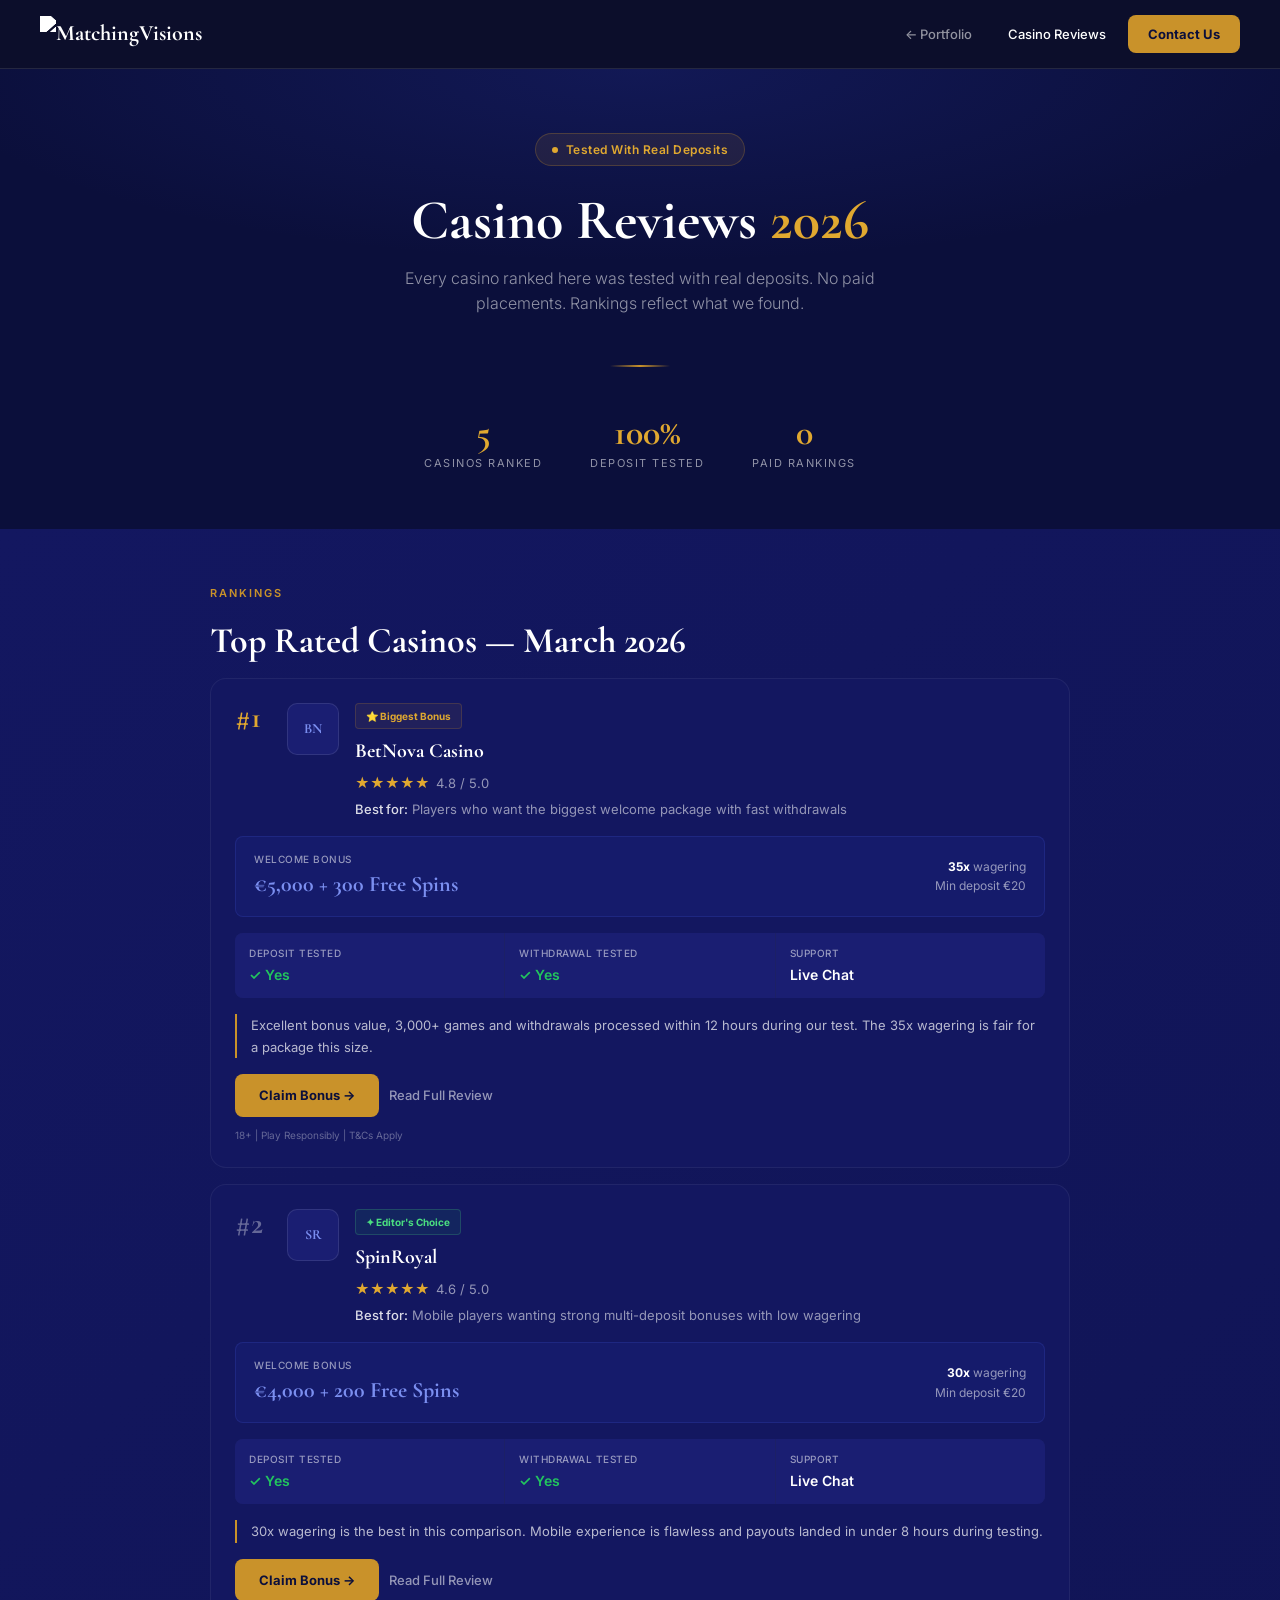
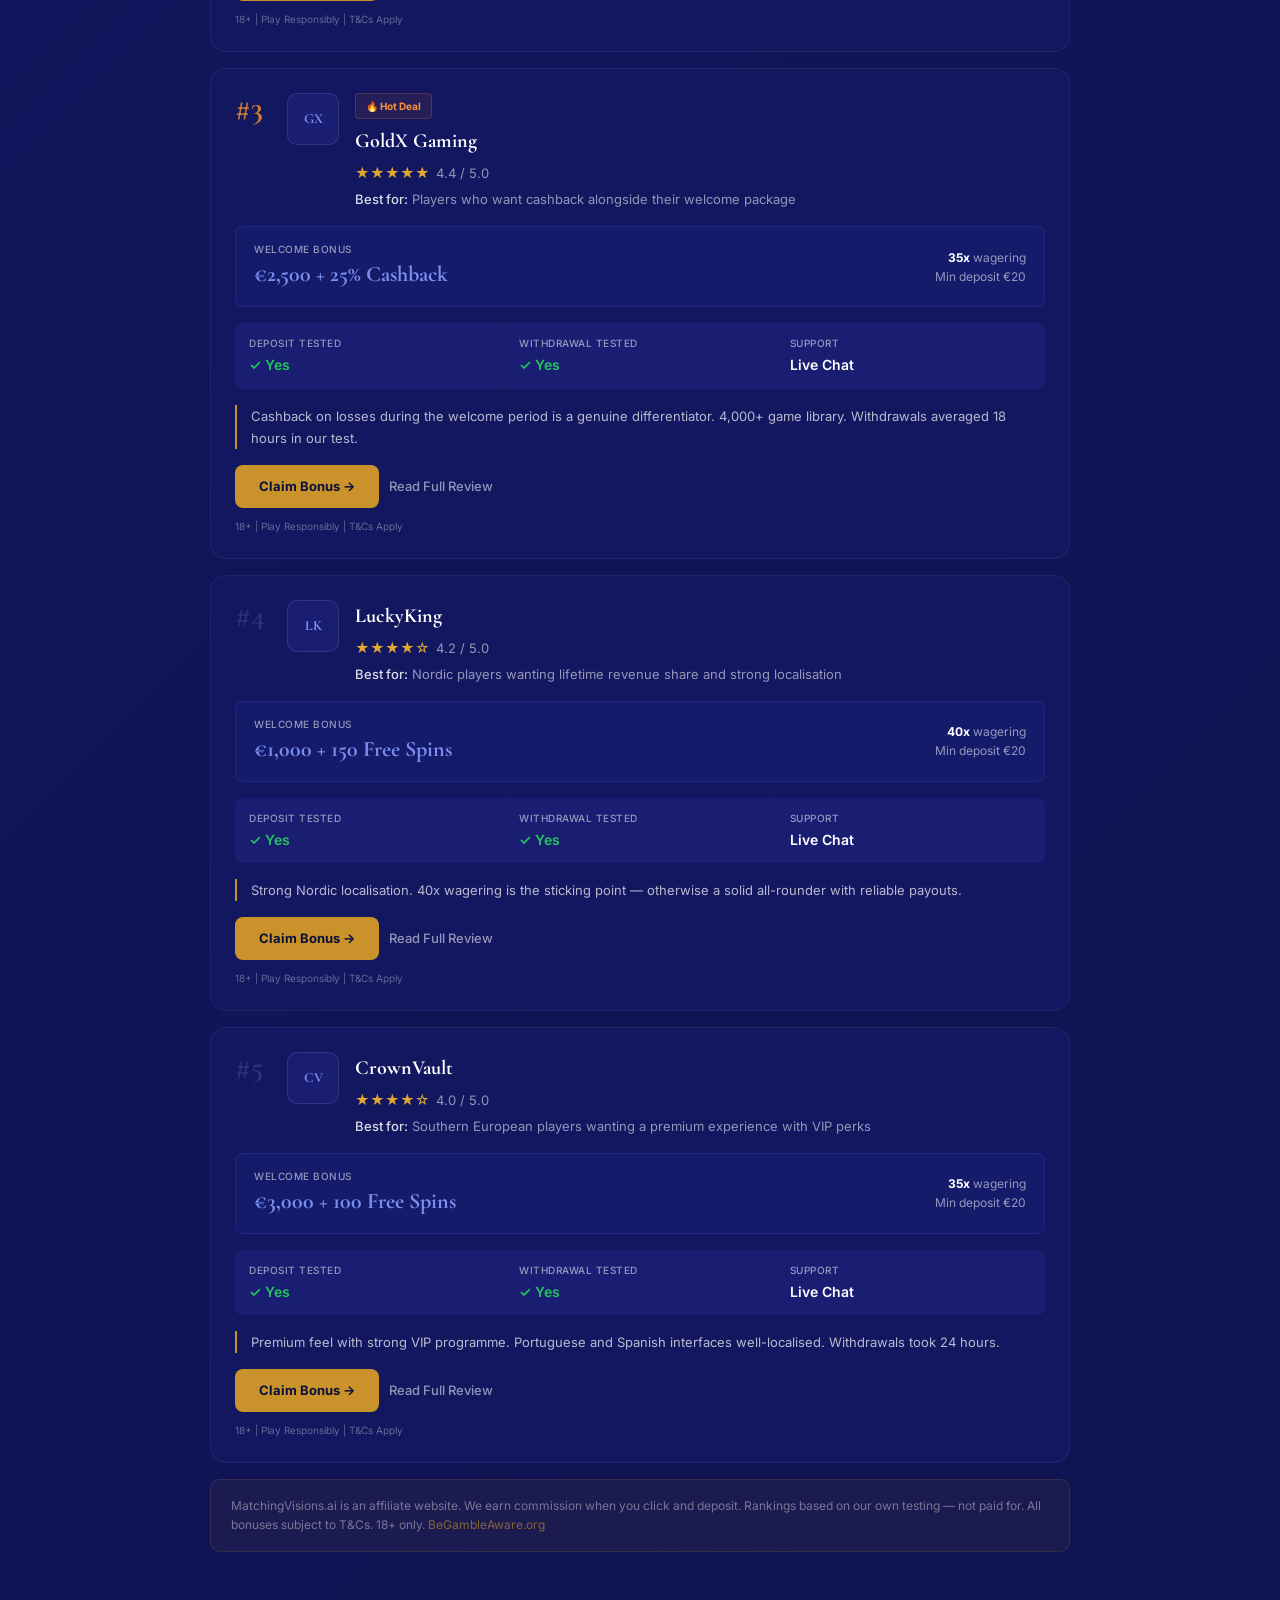
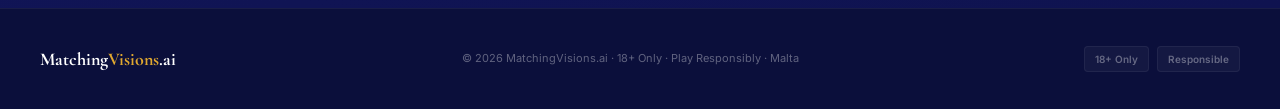
==== casino-reviews.html @ 9b7985f4 "packages section, brighter bg, logo home link, footer cleanup Co-Authored-By: Claude Sonnet 4.6 <nor" ====
<!DOCTYPE html>
<html lang="en">
<head>
<meta charset="UTF-8">
<meta name="viewport" content="width=device-width, initial-scale=1.0">
<title>Casino Reviews 2026 | MatchingVisions.ai</title>
<link rel="stylesheet" href="style.css">
</head>
<body>

<nav>
  <div class="nav-inner">
    <a href="index.html"><div class="nav-logo"><img src="https://matchingvisions.com/new_website/wp-content/uploads/2019/09/logo-header.png" alt="MatchingVisions" style="height:28px;filter:brightness(0) invert(1)"></div></a>
    <div class="nav-links">
      <a href="index.html" class="nav-link">← Portfolio</a>
      <a href="casino-reviews.html" class="nav-link active">Casino Reviews</a>
      <a href="index.html#contact" class="nav-btn">Contact Us</a>
    </div>
  </div>
</nav>

<div class="hero">
  <div class="hero-inner">
    <div class="hero-badge">Tested With Real Deposits</div>
    <h1>Casino Reviews <span>2026</span></h1>
    <p>Every casino ranked here was tested with real deposits. No paid placements. Rankings reflect what we found.</p>
    <div class="hero-divider"></div>
    <div class="stats-row">
      <div class="stat-item"><div class="stat-num">5</div><div class="stat-label">Casinos Ranked</div></div>
      <div class="stat-item"><div class="stat-num">100%</div><div class="stat-label">Deposit Tested</div></div>
      <div class="stat-item"><div class="stat-num">0</div><div class="stat-label">Paid Rankings</div></div>
    </div>
  </div>
</div>

<div class="section">
  <div class="section-inner" style="max-width:860px">
    <p class="section-label">Rankings</p>
    <h2 class="section-title">Top Rated Casinos — March 2026</h2>

    <div class="casino-card">
      <div class="casino-top">
        <div class="casino-rank r1">#1</div>
        <div class="casino-logo-box">BN</div>
        <div class="casino-info">
          <div class="casino-badges"><span class="pill pill-ppc">⭐ Biggest Bonus</span></div>
          <div class="casino-name">BetNova Casino</div>
          <div><span class="casino-stars">★★★★★</span><span class="casino-score">4.8 / 5.0</span></div>
          <div class="casino-best"><strong>Best for:</strong> Players who want the biggest welcome package with fast withdrawals</div>
        </div>
      </div>
      <div class="bonus-box">
        <div><div class="bonus-label">Welcome Bonus</div><div class="bonus-amount">€5,000 + 300 Free Spins</div></div>
        <div class="bonus-wager"><div><strong>35x</strong> wagering</div><div>Min deposit €20</div></div>
      </div>
      <div class="casino-stats-row">
        <div class="stat-cell"><div class="stat-cell-label">Deposit Tested</div><div class="stat-cell-val g">✓ Yes</div></div>
        <div class="stat-cell"><div class="stat-cell-label">Withdrawal Tested</div><div class="stat-cell-val g">✓ Yes</div></div>
        <div class="stat-cell"><div class="stat-cell-label">Support</div><div class="stat-cell-val">Live Chat</div></div>
      </div>
      <div class="casino-verdict">Excellent bonus value, 3,000+ games and withdrawals processed within 12 hours during our test. The 35x wagering is fair for a package this size.</div>
      <div class="casino-cta"><a href="#" class="btn-claim">Claim Bonus →</a><a href="#" class="btn-review">Read Full Review</a><div class="cta-disc">18+ | Play Responsibly | T&Cs Apply</div></div>
    </div>

    <div class="casino-card">
      <div class="casino-top">
        <div class="casino-rank r2">#2</div>
        <div class="casino-logo-box">SR</div>
        <div class="casino-info">
          <div class="casino-badges"><span class="pill pill-seo">✦ Editor's Choice</span></div>
          <div class="casino-name">SpinRoyal</div>
          <div><span class="casino-stars">★★★★★</span><span class="casino-score">4.6 / 5.0</span></div>
          <div class="casino-best"><strong>Best for:</strong> Mobile players wanting strong multi-deposit bonuses with low wagering</div>
        </div>
      </div>
      <div class="bonus-box">
        <div><div class="bonus-label">Welcome Bonus</div><div class="bonus-amount">€4,000 + 200 Free Spins</div></div>
        <div class="bonus-wager"><div><strong>30x</strong> wagering</div><div>Min deposit €20</div></div>
      </div>
      <div class="casino-stats-row">
        <div class="stat-cell"><div class="stat-cell-label">Deposit Tested</div><div class="stat-cell-val g">✓ Yes</div></div>
        <div class="stat-cell"><div class="stat-cell-label">Withdrawal Tested</div><div class="stat-cell-val g">✓ Yes</div></div>
        <div class="stat-cell"><div class="stat-cell-label">Support</div><div class="stat-cell-val">Live Chat</div></div>
      </div>
      <div class="casino-verdict">30x wagering is the best in this comparison. Mobile experience is flawless and payouts landed in under 8 hours during testing.</div>
      <div class="casino-cta"><a href="#" class="btn-claim">Claim Bonus →</a><a href="#" class="btn-review">Read Full Review</a><div class="cta-disc">18+ | Play Responsibly | T&Cs Apply</div></div>
    </div>

    <div class="casino-card">
      <div class="casino-top">
        <div class="casino-rank r3">#3</div>
        <div class="casino-logo-box">GX</div>
        <div class="casino-info">
          <div class="casino-badges"><span class="pill pill-native">🔥 Hot Deal</span></div>
          <div class="casino-name">GoldX Gaming</div>
          <div><span class="casino-stars">★★★★★</span><span class="casino-score">4.4 / 5.0</span></div>
          <div class="casino-best"><strong>Best for:</strong> Players who want cashback alongside their welcome package</div>
        </div>
      </div>
      <div class="bonus-box">
        <div><div class="bonus-label">Welcome Bonus</div><div class="bonus-amount">€2,500 + 25% Cashback</div></div>
        <div class="bonus-wager"><div><strong>35x</strong> wagering</div><div>Min deposit €20</div></div>
      </div>
      <div class="casino-stats-row">
        <div class="stat-cell"><div class="stat-cell-label">Deposit Tested</div><div class="stat-cell-val g">✓ Yes</div></div>
        <div class="stat-cell"><div class="stat-cell-label">Withdrawal Tested</div><div class="stat-cell-val g">✓ Yes</div></div>
        <div class="stat-cell"><div class="stat-cell-label">Support</div><div class="stat-cell-val">Live Chat</div></div>
      </div>
      <div class="casino-verdict">Cashback on losses during the welcome period is a genuine differentiator. 4,000+ game library. Withdrawals averaged 18 hours in our test.</div>
      <div class="casino-cta"><a href="#" class="btn-claim">Claim Bonus →</a><a href="#" class="btn-review">Read Full Review</a><div class="cta-disc">18+ | Play Responsibly | T&Cs Apply</div></div>
    </div>

    <div class="casino-card">
      <div class="casino-top">
        <div class="casino-rank">#4</div>
        <div class="casino-logo-box">LK</div>
        <div class="casino-info">
          <div class="casino-name">LuckyKing</div>
          <div><span class="casino-stars">★★★★☆</span><span class="casino-score">4.2 / 5.0</span></div>
          <div class="casino-best"><strong>Best for:</strong> Nordic players wanting lifetime revenue share and strong localisation</div>
        </div>
      </div>
      <div class="bonus-box">
        <div><div class="bonus-label">Welcome Bonus</div><div class="bonus-amount">€1,000 + 150 Free Spins</div></div>
        <div class="bonus-wager"><div><strong>40x</strong> wagering</div><div>Min deposit €20</div></div>
      </div>
      <div class="casino-stats-row">
        <div class="stat-cell"><div class="stat-cell-label">Deposit Tested</div><div class="stat-cell-val g">✓ Yes</div></div>
        <div class="stat-cell"><div class="stat-cell-label">Withdrawal Tested</div><div class="stat-cell-val g">✓ Yes</div></div>
        <div class="stat-cell"><div class="stat-cell-label">Support</div><div class="stat-cell-val">Live Chat</div></div>
      </div>
      <div class="casino-verdict">Strong Nordic localisation. 40x wagering is the sticking point — otherwise a solid all-rounder with reliable payouts.</div>
      <div class="casino-cta"><a href="#" class="btn-claim">Claim Bonus →</a><a href="#" class="btn-review">Read Full Review</a><div class="cta-disc">18+ | Play Responsibly | T&Cs Apply</div></div>
    </div>

    <div class="casino-card">
      <div class="casino-top">
        <div class="casino-rank">#5</div>
        <div class="casino-logo-box">CV</div>
        <div class="casino-info">
          <div class="casino-name">CrownVault</div>
          <div><span class="casino-stars">★★★★☆</span><span class="casino-score">4.0 / 5.0</span></div>
          <div class="casino-best"><strong>Best for:</strong> Southern European players wanting a premium experience with VIP perks</div>
        </div>
      </div>
      <div class="bonus-box">
        <div><div class="bonus-label">Welcome Bonus</div><div class="bonus-amount">€3,000 + 100 Free Spins</div></div>
        <div class="bonus-wager"><div><strong>35x</strong> wagering</div><div>Min deposit €20</div></div>
      </div>
      <div class="casino-stats-row">
        <div class="stat-cell"><div class="stat-cell-label">Deposit Tested</div><div class="stat-cell-val g">✓ Yes</div></div>
        <div class="stat-cell"><div class="stat-cell-label">Withdrawal Tested</div><div class="stat-cell-val g">✓ Yes</div></div>
        <div class="stat-cell"><div class="stat-cell-label">Support</div><div class="stat-cell-val">Live Chat</div></div>
      </div>
      <div class="casino-verdict">Premium feel with strong VIP programme. Portuguese and Spanish interfaces well-localised. Withdrawals took 24 hours.</div>
      <div class="casino-cta"><a href="#" class="btn-claim">Claim Bonus →</a><a href="#" class="btn-review">Read Full Review</a><div class="cta-disc">18+ | Play Responsibly | T&Cs Apply</div></div>
    </div>

    <div style="background:rgba(201,146,42,0.06);border:1px solid rgba(201,146,42,0.15);border-radius:var(--radius);padding:16px 20px;margin-top:12px;font-size:12px;color:rgba(255,255,255,0.4);line-height:1.6">
      MatchingVisions.ai is an affiliate website. We earn commission when you click and deposit. Rankings based on our own testing — not paid for. All bonuses subject to T&Cs. 18+ only. <a href="https://www.begambleaware.org" style="color:rgba(201,146,42,0.6)">BeGambleAware.org</a>
    </div>
  </div>
</div>

<footer>
  <div class="footer-inner">
    <div class="footer-bottom" style="border-top:none;padding-top:0">
      <div class="footer-logo-txt">Matching<span>Visions</span>.ai</div>
      <div class="footer-disclaimer">© 2026 MatchingVisions.ai · 18+ Only · Play Responsibly · Malta</div>
      <div class="footer-badges"><span class="footer-badge">18+ Only</span><span class="footer-badge">Responsible</span></div>
    </div>
  </div>
</footer>

</body>
</html>
---- style.css ----
@import url('https://fonts.googleapis.com/css2?family=Inter:wght@300;400;500;600;700&family=Cormorant+Garamond:wght@600;700&display=swap');
*,*::before,*::after{box-sizing:border-box;margin:0;padding:0}
:root{
  --indigo-950:#0B0F3B;--indigo-900:#131760;--indigo-800:#1A1E72;--indigo-700:#1E2370;
  --indigo-600:#2530A0;--indigo-500:#2E3FBF;--indigo-400:#4B5FE0;--indigo-300:#7B8FF0;
  --gold:#C9922A;--gold-2:#E0A830;
  --white:#FFFFFF;
  --border:rgba(255,255,255,0.1);--border-dark:rgba(255,255,255,0.06);
  --muted:rgba(255,255,255,0.55);--muted-2:rgba(255,255,255,0.35);
  --green:#22C55E;
  --radius:10px;--radius-lg:16px;
  --shadow:0 2px 8px rgba(0,0,0,0.3);--shadow-lg:0 8px 32px rgba(0,0,0,0.4);
}
html{scroll-behavior:smooth}
body{font-family:'Inter',sans-serif;background:var(--indigo-950);color:var(--white);font-size:15px;line-height:1.6;-webkit-font-smoothing:antialiased;min-height:100vh}
a{color:inherit;text-decoration:none}

/* NAV */
nav{background:rgba(13,15,43,0.97);backdrop-filter:blur(16px);border-bottom:1px solid var(--border);position:sticky;top:0;z-index:200;padding:0 40px}
.nav-inner{max-width:1200px;margin:0 auto;height:68px;display:flex;align-items:center;justify-content:space-between}
.nav-logo{font-family:'Cormorant Garamond',serif;font-size:22px;font-weight:700;color:white}
.nav-logo span{color:var(--gold-2)}
.nav-links{display:flex;gap:8px;align-items:center}
.nav-link{font-size:13px;font-weight:500;color:var(--muted);padding:8px 14px;border-radius:8px;transition:all 0.2s}
.nav-link:hover{color:var(--white);background:rgba(255,255,255,0.06)}
.nav-link.active{color:var(--white)}
.nav-btn{background:var(--gold);color:var(--indigo-950);font-size:13px;font-weight:700;padding:9px 20px;border-radius:8px;transition:background 0.2s}
.nav-btn:hover{background:var(--gold-2)}

/* HERO */
.hero{padding:64px 40px 56px;position:relative;overflow:hidden}
.hero::before{content:'';position:absolute;inset:0;background:radial-gradient(ellipse 80% 60% at 50% 0%,rgba(46,63,191,0.2) 0%,transparent 70%);pointer-events:none}
.hero-inner{max-width:1200px;margin:0 auto;position:relative;text-align:center}
.hero-badge{display:inline-flex;align-items:center;gap:8px;background:rgba(201,146,42,0.1);border:1px solid rgba(201,146,42,0.25);color:var(--gold-2);font-size:12px;font-weight:600;letter-spacing:0.5px;padding:6px 16px;border-radius:20px;margin-bottom:24px}
.hero-badge::before{content:'';width:6px;height:6px;background:var(--gold-2);border-radius:50%;animation:pulse 2s infinite}
@keyframes pulse{0%,100%{opacity:1}50%{opacity:0.3}}
.hero h1{font-family:'Cormorant Garamond',serif;font-size:clamp(32px,5vw,56px);font-weight:700;color:var(--white);line-height:1.1;margin-bottom:14px}
.hero h1 span{color:var(--gold-2)}
.hero p{font-size:16px;color:var(--muted);font-weight:300;max-width:560px;margin:0 auto 48px}
.hero-divider{width:60px;height:2px;background:linear-gradient(90deg,transparent,var(--gold),transparent);margin:0 auto 48px}
.stats-row{display:flex;justify-content:center;gap:48px;flex-wrap:wrap}
.stat-num{font-family:'Cormorant Garamond',serif;font-size:36px;font-weight:700;color:var(--gold-2);line-height:1}
.stat-label{font-size:11px;color:var(--muted);text-transform:uppercase;letter-spacing:1.5px;margin-top:4px}

/* SECTIONS */
.section{padding:56px 40px;background:linear-gradient(135deg,#131760 0%,#0F1350 100%)}
.section-inner{max-width:1200px;margin:0 auto}
.section-label{font-size:11px;font-weight:600;text-transform:uppercase;letter-spacing:2px;color:var(--gold);margin-bottom:10px}
.section-title{font-family:'Cormorant Garamond',serif;font-size:clamp(24px,3vw,36px);font-weight:700;color:var(--white);margin-bottom:8px}
.section-sub{font-size:14px;color:var(--muted);font-weight:300;margin-bottom:36px}

/* TEAM GRID */
.team-grid{display:grid;grid-template-columns:repeat(4,1fr);gap:24px}
.team-card{background:var(--indigo-900);border:1px solid var(--border);border-radius:var(--radius-lg);padding:32px 24px;text-align:center;cursor:pointer;transition:all 0.25s;position:relative;overflow:hidden;display:block}
.team-card:hover{border-color:rgba(201,146,42,0.4);transform:translateY(-4px);box-shadow:0 12px 40px rgba(0,0,0,0.4)}
.team-photo{width:100px;height:100px;border-radius:50%;object-fit:cover;border:2px solid rgba(201,146,42,0.35);margin:0 auto 18px;display:block;background:var(--indigo-800)}
.team-name{font-family:'Cormorant Garamond',serif;font-size:20px;font-weight:700;color:var(--white);margin-bottom:4px}
.team-role{font-size:11px;color:var(--gold);font-weight:600;text-transform:uppercase;letter-spacing:0.5px;margin-bottom:12px}
.team-email{font-size:12px;color:var(--muted);margin-bottom:18px}
.team-markets{display:flex;flex-wrap:wrap;gap:5px;justify-content:center;margin-bottom:18px}
.market-tag{font-size:10px;font-weight:600;background:rgba(46,63,191,0.2);border:1px solid rgba(75,95,224,0.25);color:var(--indigo-300);padding:3px 8px;border-radius:4px}
.team-cta{display:inline-flex;align-items:center;gap:6px;background:var(--gold);color:var(--indigo-950);font-size:12px;font-weight:700;padding:9px 18px;border-radius:8px}

/* WHY */
.why-grid{display:grid;grid-template-columns:repeat(4,1fr);gap:20px}
.why-card{background:var(--indigo-900);border:1px solid var(--border);border-radius:var(--radius);padding:24px}
.why-card:hover{border-color:rgba(201,146,42,0.25)}
.why-icon{font-size:24px;margin-bottom:12px}
.why-title{font-weight:600;font-size:15px;color:var(--white);margin-bottom:6px}
.why-text{font-size:13px;color:var(--muted);line-height:1.6}

/* BRANDS */
.brands-strip{display:flex;flex-wrap:wrap;gap:10px;margin-top:24px}
.brand-pill{background:var(--indigo-900);border:1px solid var(--border);border-radius:8px;padding:9px 18px;font-size:13px;font-weight:500;color:rgba(255,255,255,0.7);transition:all 0.2s}
.brand-pill:hover{border-color:rgba(201,146,42,0.35);color:var(--white)}

/* TESTIMONIALS */
.test-grid{display:grid;grid-template-columns:repeat(3,1fr);gap:20px}
.test-card{background:var(--indigo-900);border:1px solid var(--border);border-radius:var(--radius);padding:24px}
.test-text{font-size:13px;color:rgba(255,255,255,0.75);line-height:1.7;font-style:italic;margin-bottom:14px;border-left:2px solid var(--gold);padding-left:14px}
.test-brand{font-size:12px;font-weight:700;color:var(--gold)}

/* BUTTONS */
.btn-gold{background:var(--gold);color:var(--indigo-950);font-size:13px;font-weight:700;padding:11px 24px;border-radius:8px;transition:background 0.2s;display:inline-block;border:none;cursor:pointer;font-family:'Inter',sans-serif}
.btn-gold:hover{background:var(--gold-2)}
.btn-outline{background:transparent;color:rgba(255,255,255,0.8);border:1px solid var(--border);font-size:13px;font-weight:500;padding:11px 22px;border-radius:8px;transition:all 0.2s;display:inline-block}
.btn-outline:hover{border-color:rgba(201,146,42,0.5);color:var(--white)}

/* FOOTER */
footer{background:var(--indigo-950);border-top:1px solid var(--border-dark);padding:36px 40px}
.footer-inner{max-width:1200px;margin:0 auto}
.footer-top{display:flex;justify-content:space-between;align-items:flex-start;gap:32px;flex-wrap:wrap;margin-bottom:24px;padding-bottom:24px;border-bottom:1px solid var(--border-dark)}
.footer-logo-txt{font-family:'Cormorant Garamond',serif;font-size:18px;font-weight:700;color:white}
.footer-logo-txt span{color:var(--gold-2)}
.footer-tagline{font-size:12px;color:var(--muted-2);margin-top:8px}
.footer-col h4{font-size:10px;font-weight:600;text-transform:uppercase;letter-spacing:1.5px;color:var(--muted-2);margin-bottom:12px}
.footer-col a{display:block;font-size:13px;color:var(--muted);margin-bottom:8px;transition:color 0.2s}
.footer-col a:hover{color:var(--white)}
.footer-bottom{display:flex;justify-content:space-between;align-items:center;flex-wrap:wrap;gap:12px}
.footer-disclaimer{font-size:11px;color:var(--muted-2);max-width:700px;line-height:1.6}
.footer-badges{display:flex;gap:8px}
.footer-badge{font-size:10px;font-weight:600;background:rgba(255,255,255,0.04);border:1px solid var(--border-dark);color:var(--muted-2);padding:4px 10px;border-radius:4px}

/* PASSWORD */
.pw-overlay{position:fixed;inset:0;background:linear-gradient(135deg,var(--indigo-950) 0%,var(--indigo-900) 100%);z-index:9999;display:flex;align-items:center;justify-content:center;padding:24px}
.pw-overlay.hidden{display:none}
.pw-box{background:var(--indigo-800);border:1px solid var(--border);border-radius:var(--radius-lg);padding:48px 40px;max-width:420px;width:100%;text-align:center;box-shadow:var(--shadow-lg)}
.pw-title{font-family:'Cormorant Garamond',serif;font-size:24px;font-weight:700;color:var(--white);margin-bottom:6px}
.pw-sub{font-size:13px;color:var(--muted);margin-bottom:28px}
.pw-label{font-size:11px;font-weight:600;text-transform:uppercase;letter-spacing:1px;color:var(--muted);margin-bottom:8px;text-align:left}
.pw-input{width:100%;background:var(--indigo-900);border:1px solid var(--border);border-radius:8px;padding:13px 16px;font-size:15px;font-family:'Inter',sans-serif;color:var(--white);outline:none;transition:border-color 0.2s;margin-bottom:14px}
.pw-input::placeholder{color:var(--muted-2)}
.pw-input:focus{border-color:rgba(201,146,42,0.5)}
.pw-btn{width:100%;background:var(--gold);color:var(--indigo-950);border:none;font-family:'Inter',sans-serif;font-size:14px;font-weight:700;padding:13px;border-radius:8px;cursor:pointer;transition:background 0.2s;margin-bottom:12px}
.pw-btn:hover{background:var(--gold-2)}
.pw-error{font-size:13px;color:#FF6B6B;display:none;margin-bottom:10px}
.pw-hint{font-size:11px;color:var(--muted-2)}
.pw-hint a{color:var(--gold)}

/* MODAL */
.modal-overlay{position:fixed;inset:0;background:rgba(5,5,20,0.88);backdrop-filter:blur(8px);z-index:500;display:flex;align-items:center;justify-content:center;padding:24px;opacity:0;pointer-events:none;transition:opacity 0.3s}
.modal-overlay.open{opacity:1;pointer-events:all}
.modal{background:var(--indigo-800);border:1px solid var(--border);border-radius:var(--radius-lg);padding:36px;max-width:600px;width:100%;max-height:90vh;overflow-y:auto;box-shadow:var(--shadow-lg);transform:translateY(16px);transition:transform 0.3s;position:relative}
.modal-overlay.open .modal{transform:translateY(0)}
.modal-close{position:absolute;top:16px;right:16px;background:rgba(255,255,255,0.06);border:1px solid var(--border);border-radius:50%;width:32px;height:32px;display:flex;align-items:center;justify-content:center;cursor:pointer;font-size:14px;color:var(--muted)}
.modal-close:hover{background:rgba(255,255,255,0.1);color:var(--white)}
.modal-site{font-size:11px;color:var(--gold);text-transform:uppercase;letter-spacing:1px;margin-bottom:6px}
.modal-title{font-family:'Cormorant Garamond',serif;font-size:22px;font-weight:700;color:var(--white);margin-bottom:20px}
.modal-grid{display:grid;grid-template-columns:1fr 1fr;gap:12px;margin-bottom:20px}
.modal-box{background:var(--indigo-900);border:1px solid var(--border-dark);border-radius:8px;padding:14px 16px}
.modal-box-label{font-size:10px;font-weight:600;text-transform:uppercase;letter-spacing:0.5px;color:var(--muted);margin-bottom:4px}
.modal-box-val{font-size:14px;font-weight:600;color:var(--white)}
.modal-conditions{background:var(--indigo-900);border:1px solid var(--border-dark);border-radius:8px;padding:16px;margin-bottom:16px}
.modal-conditions h4{font-size:10px;font-weight:600;text-transform:uppercase;letter-spacing:0.5px;color:var(--muted);margin-bottom:10px}
.modal-conditions p{font-size:13px;color:rgba(255,255,255,0.75);line-height:1.7}
.modal-note{background:rgba(201,146,42,0.08);border:1px solid rgba(201,146,42,0.2);border-radius:8px;padding:12px 16px;margin-bottom:16px;font-size:13px;color:rgba(255,215,120,0.85);line-height:1.6}
.modal-cta{display:flex;gap:10px;flex-wrap:wrap}

/* PORTFOLIO PAGE */
.portfolio-hero{padding:48px 40px 40px;background:linear-gradient(180deg,rgba(22,25,84,0.5) 0%,transparent 100%);border-bottom:1px solid var(--border-dark)}
.back-link{display:inline-flex;align-items:center;gap:6px;font-size:13px;color:var(--muted);margin-bottom:24px;transition:color 0.2s}
.back-link:hover{color:var(--white)}
.manager-profile{display:flex;align-items:flex-start;gap:24px}
.manager-photo{width:88px;height:88px;border-radius:50%;object-fit:cover;border:2px solid rgba(201,146,42,0.4);flex-shrink:0}
.manager-info{flex:1}
.manager-name{font-family:'Cormorant Garamond',serif;font-size:32px;font-weight:700;color:var(--white);margin-bottom:4px}
.manager-role{font-size:12px;font-weight:600;text-transform:uppercase;letter-spacing:0.5px;color:var(--gold);margin-bottom:12px}
.manager-tags{display:flex;flex-wrap:wrap;gap:6px}
.manager-tag{font-size:11px;font-weight:600;background:rgba(46,63,191,0.18);border:1px solid rgba(75,95,224,0.22);color:var(--indigo-300);padding:4px 10px;border-radius:4px}
.manager-contact{display:flex;flex-direction:column;gap:8px;align-items:flex-end;flex-shrink:0}
.manager-email{font-size:12px;color:var(--muted)}

/* TABS */
.tabs-row{display:flex;gap:4px;background:var(--indigo-900);border:1px solid var(--border-dark);border-radius:var(--radius);padding:4px;margin-bottom:32px;width:fit-content}
.tab-btn{font-size:13px;font-weight:600;color:var(--muted);padding:9px 22px;border-radius:7px;cursor:pointer;transition:all 0.2s;border:none;background:transparent;font-family:'Inter',sans-serif}
.tab-btn:hover{color:var(--white)}
.tab-btn.active{background:var(--indigo-700);color:var(--white);box-shadow:var(--shadow)}
.tab-content{display:none}
.tab-content.active{display:block}

/* GEO SECTIONS */
.geo-section{margin-bottom:36px}
.geo-header{display:flex;align-items:center;gap:12px;margin-bottom:16px;padding-bottom:12px;border-bottom:1px solid rgba(201,146,42,0.12)}
.geo-flag{font-size:20px}
.geo-title{font-family:'Cormorant Garamond',serif;font-size:22px;font-weight:700;color:var(--white)}
.geo-count{font-size:11px;color:var(--muted);background:var(--indigo-900);border:1px solid var(--border-dark);padding:3px 10px;border-radius:20px}

/* SITE CARDS */
.site-card{background:var(--indigo-900);border:1px solid var(--border-dark);border-radius:var(--radius);margin-bottom:10px;transition:border-color 0.2s}
.site-card:hover{border-color:rgba(201,146,42,0.22)}
.site-row{display:grid;grid-template-columns:1fr auto auto auto auto;gap:16px;align-items:center;padding:16px 20px}
.site-url{font-weight:600;font-size:14px;color:var(--indigo-300)}
.site-desc{font-size:12px;color:var(--muted);margin-top:2px}
.pill{font-size:10px;font-weight:700;padding:4px 10px;border-radius:4px;white-space:nowrap}
.pill-geo{background:rgba(46,63,191,0.18);color:var(--indigo-300);border:1px solid rgba(75,95,224,0.22)}
.pill-seo{background:rgba(34,197,94,0.08);color:#4ADE80;border:1px solid rgba(74,222,128,0.2)}
.pill-ppc{background:rgba(201,146,42,0.08);color:var(--gold-2);border:1px solid rgba(201,146,42,0.2)}
.pill-mixed{background:rgba(139,92,246,0.08);color:#A78BFA;border:1px solid rgba(167,139,250,0.2)}
.pill-media{background:rgba(236,72,153,0.08);color:#F472B6;border:1px solid rgba(244,114,182,0.2)}
.pill-native{background:rgba(249,115,22,0.08);color:#FB923C;border:1px solid rgba(251,146,60,0.2)}
.pill-stream{background:rgba(99,102,241,0.08);color:#818CF8;border:1px solid rgba(129,140,248,0.2)}
.site-deal{font-size:13px;font-weight:700;color:var(--white);white-space:nowrap}
.site-deal-sub{font-size:11px;color:var(--muted)}
.detail-btn{background:rgba(201,146,42,0.1);color:var(--gold-2);border:1px solid rgba(201,146,42,0.22);font-size:12px;font-weight:600;padding:8px 16px;border-radius:7px;cursor:pointer;transition:all 0.2s;white-space:nowrap;font-family:'Inter',sans-serif}
.detail-btn:hover{background:var(--gold);color:var(--indigo-950);border-color:var(--gold)}

/* CASINO CARDS */
.casino-card{background:var(--indigo-900);border:1px solid var(--border-dark);border-radius:var(--radius-lg);padding:24px;margin-bottom:16px;transition:border-color 0.2s}
.casino-card:hover{border-color:rgba(201,146,42,0.25)}
.casino-top{display:flex;align-items:flex-start;gap:16px;margin-bottom:16px}
.casino-rank{font-family:'Cormorant Garamond',serif;font-size:30px;font-weight:700;color:rgba(255,255,255,0.12);line-height:1;min-width:36px}
.casino-rank.r1{color:var(--gold-2)}.casino-rank.r2{color:rgba(255,255,255,0.35)}.casino-rank.r3{color:#CD7F32}
.casino-logo-box{width:52px;height:52px;border-radius:10px;background:var(--indigo-800);border:1px solid var(--border);display:flex;align-items:center;justify-content:center;font-family:'Cormorant Garamond',serif;font-weight:700;font-size:14px;color:var(--indigo-300);flex-shrink:0}
.casino-info{flex:1}
.casino-badges{display:flex;gap:6px;margin-bottom:6px;flex-wrap:wrap}
.casino-name{font-family:'Cormorant Garamond',serif;font-size:20px;font-weight:700;color:var(--white);margin-bottom:4px}
.casino-stars{color:var(--gold-2);font-size:14px}
.casino-score{font-size:13px;color:var(--muted);margin-left:6px}
.casino-best{font-size:13px;color:var(--muted);margin-top:4px}
.casino-best strong{color:rgba(255,255,255,0.85);font-weight:500}
.bonus-box{background:rgba(46,63,191,0.12);border:1px solid rgba(75,95,224,0.18);border-radius:8px;padding:14px 18px;margin-bottom:16px;display:flex;align-items:center;justify-content:space-between;flex-wrap:wrap;gap:8px}
.bonus-amount{font-family:'Cormorant Garamond',serif;font-size:22px;font-weight:700;color:var(--indigo-300)}
.bonus-label{font-size:10px;font-weight:500;text-transform:uppercase;letter-spacing:0.5px;color:var(--muted)}
.bonus-wager{font-size:12px;color:var(--muted);text-align:right}
.bonus-wager strong{color:var(--white)}
.casino-stats-row{display:grid;grid-template-columns:repeat(3,1fr);gap:1px;background:rgba(255,255,255,0.04);border-radius:8px;overflow:hidden;margin-bottom:16px}
.stat-cell{background:var(--indigo-800);padding:12px 14px}
.stat-cell-label{font-size:10px;font-weight:500;text-transform:uppercase;letter-spacing:0.5px;color:var(--muted);margin-bottom:3px}
.stat-cell-val{font-size:14px;font-weight:600;color:var(--white)}
.stat-cell-val.g{color:var(--green)}
.casino-verdict{font-size:13px;color:rgba(255,255,255,0.7);line-height:1.7;margin-bottom:16px;padding-left:14px;border-left:2px solid var(--gold)}
.casino-cta{display:flex;gap:10px;align-items:center;flex-wrap:wrap}
.btn-claim{background:var(--gold);color:var(--indigo-950);font-size:13px;font-weight:700;padding:11px 24px;border-radius:8px;transition:background 0.2s;display:inline-block}
.btn-claim:hover{background:var(--gold-2)}
.btn-review{font-size:13px;font-weight:500;color:var(--muted);transition:color 0.2s}
.btn-review:hover{color:var(--white)}
.cta-disc{font-size:10px;color:var(--muted-2);width:100%}

@media(max-width:900px){
  .team-grid,.why-grid{grid-template-columns:repeat(2,1fr)}
  .test-grid{grid-template-columns:1fr}
  .site-row{grid-template-columns:1fr;gap:8px}
  nav,.hero,.section{padding-left:20px;padding-right:20px}
}
@media(max-width:600px){
  .team-grid{grid-template-columns:1fr}
  .modal-grid{grid-template-columns:1fr}
  .manager-profile{flex-direction:column}
  .manager-contact{align-items:flex-start}
}
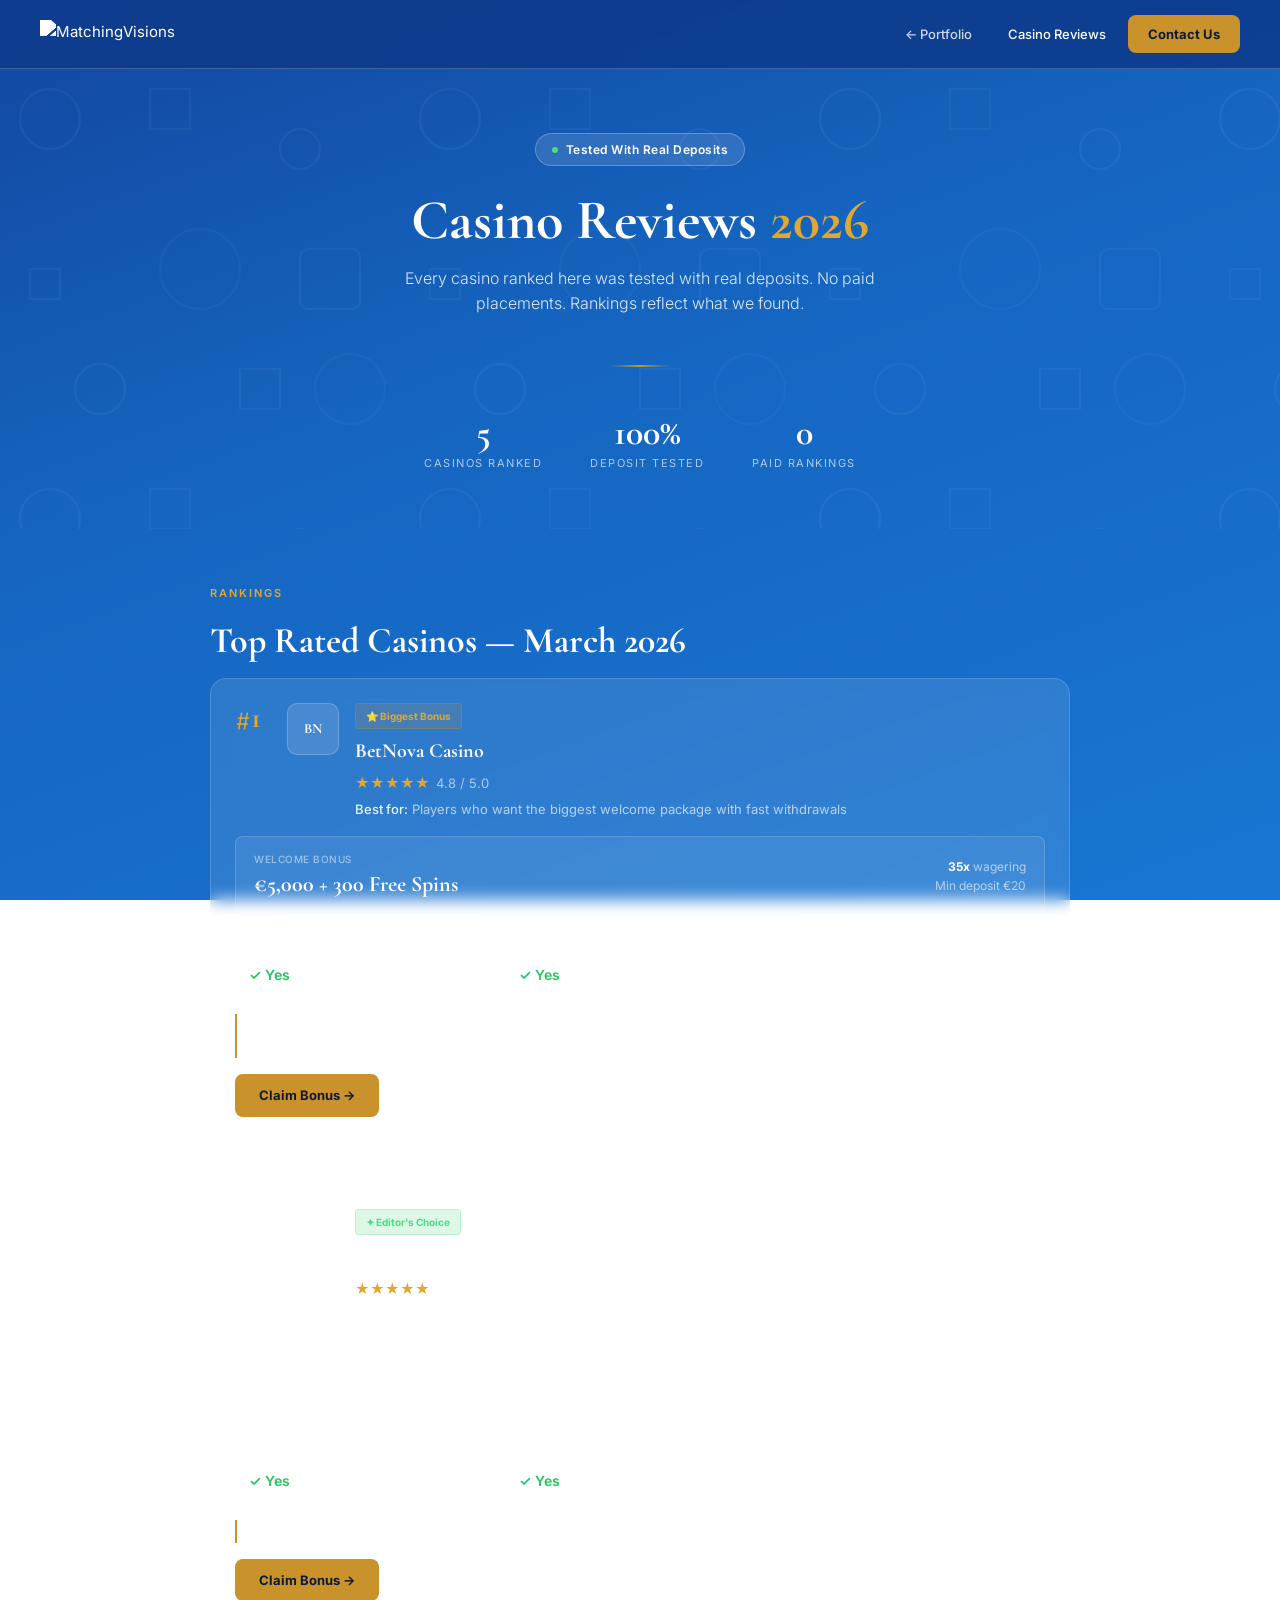
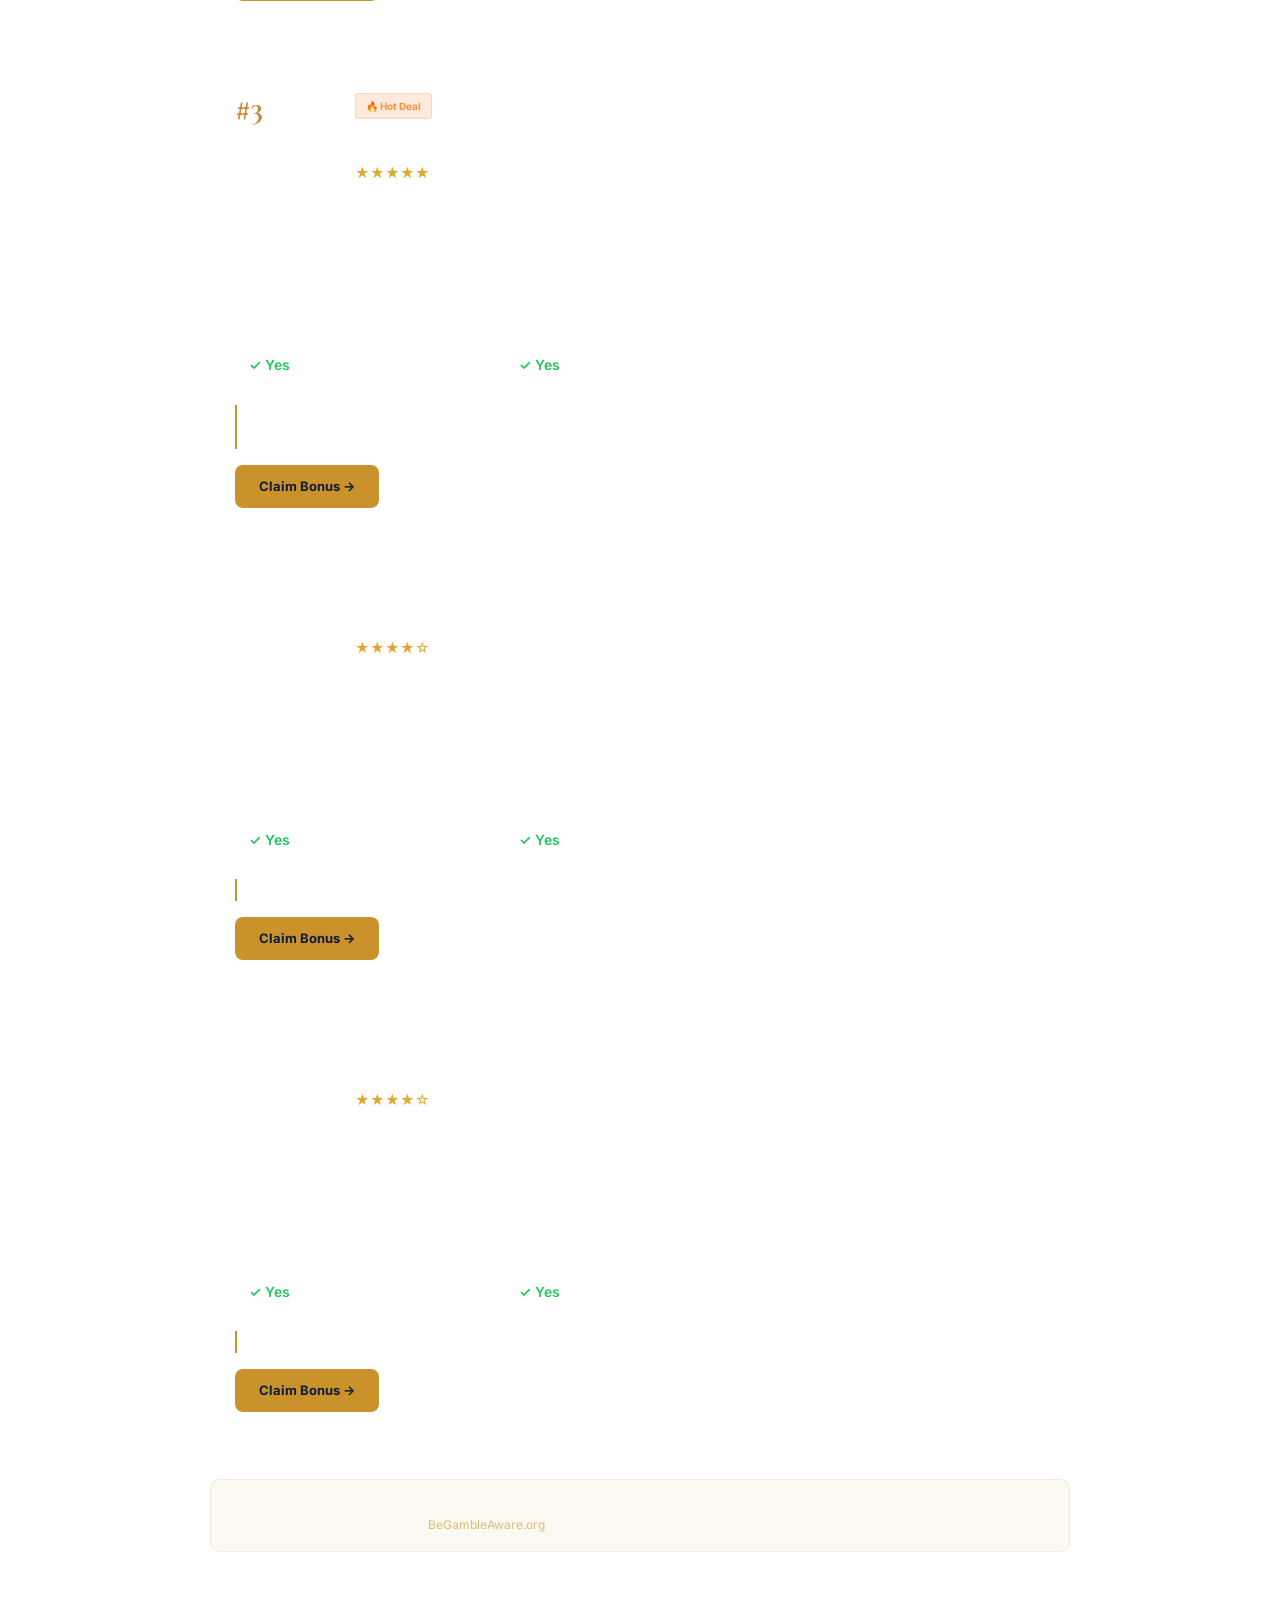
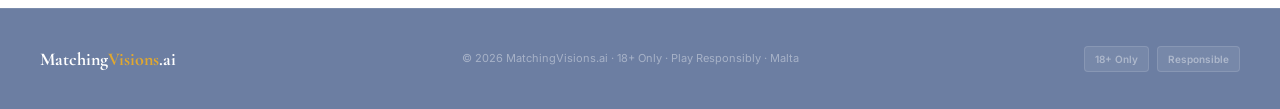
==== commit 2b2497b8: "cache bust v2" ====
--- a/casino-reviews.html
+++ b/casino-reviews.html
@@ -4,7 +4,7 @@
 <meta charset="UTF-8">
 <meta name="viewport" content="width=device-width, initial-scale=1.0">
 <title>Casino Reviews 2026 | MatchingVisions.ai</title>
-<link rel="stylesheet" href="style.css">
+<link rel="stylesheet" href="style.css?v=2">
 </head>
 <body>
 
--- a/style.css
+++ b/style.css
@@ -1,220 +1,210 @@
+/* v2 - bright blue theme */
 @import url('https://fonts.googleapis.com/css2?family=Inter:wght@300;400;500;600;700&family=Cormorant+Garamond:wght@600;700&display=swap');
 *,*::before,*::after{box-sizing:border-box;margin:0;padding:0}
 :root{
-  --indigo-950:#0B0F3B;--indigo-900:#131760;--indigo-800:#1A1E72;--indigo-700:#1E2370;
-  --indigo-600:#2530A0;--indigo-500:#2E3FBF;--indigo-400:#4B5FE0;--indigo-300:#7B8FF0;
+  --blue-dark:#1246A0;
+  --blue-mid:#1565C0;
+  --blue-bright:#1976D2;
+  --blue-light:#2196F3;
   --gold:#C9922A;--gold-2:#E0A830;
   --white:#FFFFFF;
-  --border:rgba(255,255,255,0.1);--border-dark:rgba(255,255,255,0.06);
-  --muted:rgba(255,255,255,0.55);--muted-2:rgba(255,255,255,0.35);
-  --green:#22C55E;
+  --border:rgba(255,255,255,0.2);--border-dark:rgba(255,255,255,0.12);
+  --muted:rgba(255,255,255,0.7);--muted-2:rgba(255,255,255,0.5);
+  --green:#22C55E;--red:#EF4444;
   --radius:10px;--radius-lg:16px;
-  --shadow:0 2px 8px rgba(0,0,0,0.3);--shadow-lg:0 8px 32px rgba(0,0,0,0.4);
+  --shadow:0 2px 8px rgba(0,0,0,0.2);--shadow-lg:0 8px 32px rgba(0,0,0,0.3);
+  --card-bg:rgba(255,255,255,0.1);
+  --card-bg-hover:rgba(255,255,255,0.16);
 }
 html{scroll-behavior:smooth}
-body{font-family:'Inter',sans-serif;background:var(--indigo-950);color:var(--white);font-size:15px;line-height:1.6;-webkit-font-smoothing:antialiased;min-height:100vh}
+body{font-family:'Inter',sans-serif;background:linear-gradient(160deg,#1246A0 0%,#1565C0 40%,#1976D2 100%);min-height:100vh;color:var(--white);font-size:15px;line-height:1.6;-webkit-font-smoothing:antialiased;background-attachment:fixed}
 a{color:inherit;text-decoration:none}
 
-/* NAV */
-nav{background:rgba(13,15,43,0.97);backdrop-filter:blur(16px);border-bottom:1px solid var(--border);position:sticky;top:0;z-index:200;padding:0 40px}
+nav{background:rgba(15,60,140,0.92);backdrop-filter:blur(16px);border-bottom:1px solid var(--border);position:sticky;top:0;z-index:200;padding:0 40px}
 .nav-inner{max-width:1200px;margin:0 auto;height:68px;display:flex;align-items:center;justify-content:space-between}
-.nav-logo{font-family:'Cormorant Garamond',serif;font-size:22px;font-weight:700;color:white}
-.nav-logo span{color:var(--gold-2)}
+.nav-logo img{height:28px;display:block;filter:brightness(0) invert(1)}
 .nav-links{display:flex;gap:8px;align-items:center}
-.nav-link{font-size:13px;font-weight:500;color:var(--muted);padding:8px 14px;border-radius:8px;transition:all 0.2s}
-.nav-link:hover{color:var(--white);background:rgba(255,255,255,0.06)}
+.nav-link{font-size:13px;font-weight:500;color:rgba(255,255,255,0.8);padding:8px 14px;border-radius:8px;transition:all 0.2s}
+.nav-link:hover{color:var(--white);background:rgba(255,255,255,0.12)}
 .nav-link.active{color:var(--white)}
-.nav-btn{background:var(--gold);color:var(--indigo-950);font-size:13px;font-weight:700;padding:9px 20px;border-radius:8px;transition:background 0.2s}
+.nav-btn{background:var(--gold);color:#0B1A3B;font-size:13px;font-weight:700;padding:9px 20px;border-radius:8px;transition:background 0.2s}
 .nav-btn:hover{background:var(--gold-2)}
 
-/* HERO */
 .hero{padding:64px 40px 56px;position:relative;overflow:hidden}
-.hero::before{content:'';position:absolute;inset:0;background:radial-gradient(ellipse 80% 60% at 50% 0%,rgba(46,63,191,0.2) 0%,transparent 70%);pointer-events:none}
+.hero::before{content:'';position:absolute;inset:0;background-image:url("data:image/svg+xml,%3Csvg xmlns='http://www.w3.org/2000/svg' width='400' height='400'%3E%3Ccircle cx='50' cy='50' r='30' fill='none' stroke='rgba(255,255,255,0.06)' stroke-width='2'/%3E%3Crect x='150' y='20' width='40' height='40' fill='none' stroke='rgba(255,255,255,0.05)' stroke-width='2'/%3E%3Ccircle cx='300' cy='80' r='20' fill='none' stroke='rgba(255,255,255,0.06)' stroke-width='2'/%3E%3Cpath d='M30 200 L60 200 L60 230 L30 230 Z' fill='none' stroke='rgba(255,255,255,0.05)' stroke-width='2'/%3E%3Ccircle cx='200' cy='200' r='40' fill='none' stroke='rgba(255,255,255,0.04)' stroke-width='2'/%3E%3Crect x='300' y='180' width='60' height='60' fill='none' stroke='rgba(255,255,255,0.05)' stroke-width='2' rx='8'/%3E%3Ccircle cx='100' cy='320' r='25' fill='none' stroke='rgba(255,255,255,0.06)' stroke-width='2'/%3E%3Cpath d='M240 300 L280 300 L280 340 L240 340 Z' fill='none' stroke='rgba(255,255,255,0.05)' stroke-width='2'/%3E%3Ccircle cx='350' cy='320' r='35' fill='none' stroke='rgba(255,255,255,0.04)' stroke-width='2'/%3E%3C/svg%3E");background-size:400px 400px;pointer-events:none;opacity:0.8}
 .hero-inner{max-width:1200px;margin:0 auto;position:relative;text-align:center}
-.hero-badge{display:inline-flex;align-items:center;gap:8px;background:rgba(201,146,42,0.1);border:1px solid rgba(201,146,42,0.25);color:var(--gold-2);font-size:12px;font-weight:600;letter-spacing:0.5px;padding:6px 16px;border-radius:20px;margin-bottom:24px}
-.hero-badge::before{content:'';width:6px;height:6px;background:var(--gold-2);border-radius:50%;animation:pulse 2s infinite}
+.hero-badge{display:inline-flex;align-items:center;gap:8px;background:rgba(255,255,255,0.12);border:1px solid rgba(255,255,255,0.25);color:var(--white);font-size:12px;font-weight:600;letter-spacing:0.5px;padding:6px 16px;border-radius:20px;margin-bottom:24px}
+.hero-badge::before{content:'';width:6px;height:6px;background:#4ADE80;border-radius:50%;animation:pulse 2s infinite}
 @keyframes pulse{0%,100%{opacity:1}50%{opacity:0.3}}
 .hero h1{font-family:'Cormorant Garamond',serif;font-size:clamp(32px,5vw,56px);font-weight:700;color:var(--white);line-height:1.1;margin-bottom:14px}
 .hero h1 span{color:var(--gold-2)}
-.hero p{font-size:16px;color:var(--muted);font-weight:300;max-width:560px;margin:0 auto 48px}
+.hero p{font-size:16px;color:rgba(255,255,255,0.85);font-weight:300;max-width:560px;margin:0 auto 48px}
 .hero-divider{width:60px;height:2px;background:linear-gradient(90deg,transparent,var(--gold),transparent);margin:0 auto 48px}
 .stats-row{display:flex;justify-content:center;gap:48px;flex-wrap:wrap}
-.stat-num{font-family:'Cormorant Garamond',serif;font-size:36px;font-weight:700;color:var(--gold-2);line-height:1}
-.stat-label{font-size:11px;color:var(--muted);text-transform:uppercase;letter-spacing:1.5px;margin-top:4px}
-
-/* SECTIONS */
-.section{padding:56px 40px;background:linear-gradient(135deg,#131760 0%,#0F1350 100%)}
+.stat-item{text-align:center}
+.stat-num{font-family:'Cormorant Garamond',serif;font-size:36px;font-weight:700;color:var(--white);line-height:1}
+.stat-label{font-size:11px;color:rgba(255,255,255,0.65);text-transform:uppercase;letter-spacing:1.5px;margin-top:4px}
+
+.section{padding:56px 40px}
 .section-inner{max-width:1200px;margin:0 auto}
-.section-label{font-size:11px;font-weight:600;text-transform:uppercase;letter-spacing:2px;color:var(--gold);margin-bottom:10px}
+.section-label{font-size:11px;font-weight:600;text-transform:uppercase;letter-spacing:2px;color:var(--gold-2);margin-bottom:10px}
 .section-title{font-family:'Cormorant Garamond',serif;font-size:clamp(24px,3vw,36px);font-weight:700;color:var(--white);margin-bottom:8px}
-.section-sub{font-size:14px;color:var(--muted);font-weight:300;margin-bottom:36px}
-
-/* TEAM GRID */
+.section-sub{font-size:14px;color:rgba(255,255,255,0.7);font-weight:300;margin-bottom:36px}
+
 .team-grid{display:grid;grid-template-columns:repeat(4,1fr);gap:24px}
-.team-card{background:var(--indigo-900);border:1px solid var(--border);border-radius:var(--radius-lg);padding:32px 24px;text-align:center;cursor:pointer;transition:all 0.25s;position:relative;overflow:hidden;display:block}
-.team-card:hover{border-color:rgba(201,146,42,0.4);transform:translateY(-4px);box-shadow:0 12px 40px rgba(0,0,0,0.4)}
-.team-photo{width:100px;height:100px;border-radius:50%;object-fit:cover;border:2px solid rgba(201,146,42,0.35);margin:0 auto 18px;display:block;background:var(--indigo-800)}
+.team-card{background:rgba(255,255,255,0.1);border:1px solid rgba(255,255,255,0.18);border-radius:var(--radius-lg);padding:32px 24px;text-align:center;cursor:pointer;transition:all 0.25s;position:relative;overflow:hidden;display:block;backdrop-filter:blur(8px)}
+.team-card:hover{background:rgba(255,255,255,0.18);border-color:rgba(255,255,255,0.35);transform:translateY(-4px);box-shadow:0 12px 40px rgba(0,0,0,0.2)}
+.team-photo{width:100px;height:100px;border-radius:50%;object-fit:cover;border:2px solid rgba(255,255,255,0.4);margin:0 auto 18px;display:block}
 .team-name{font-family:'Cormorant Garamond',serif;font-size:20px;font-weight:700;color:var(--white);margin-bottom:4px}
-.team-role{font-size:11px;color:var(--gold);font-weight:600;text-transform:uppercase;letter-spacing:0.5px;margin-bottom:12px}
-.team-email{font-size:12px;color:var(--muted);margin-bottom:18px}
+.team-role{font-size:11px;color:var(--gold-2);font-weight:600;text-transform:uppercase;letter-spacing:0.5px;margin-bottom:12px}
+.team-email{font-size:12px;color:rgba(255,255,255,0.65);margin-bottom:18px}
 .team-markets{display:flex;flex-wrap:wrap;gap:5px;justify-content:center;margin-bottom:18px}
-.market-tag{font-size:10px;font-weight:600;background:rgba(46,63,191,0.2);border:1px solid rgba(75,95,224,0.25);color:var(--indigo-300);padding:3px 8px;border-radius:4px}
-.team-cta{display:inline-flex;align-items:center;gap:6px;background:var(--gold);color:var(--indigo-950);font-size:12px;font-weight:700;padding:9px 18px;border-radius:8px}
-
-/* WHY */
+.market-tag{font-size:10px;font-weight:600;background:rgba(255,255,255,0.15);border:1px solid rgba(255,255,255,0.25);color:var(--white);padding:3px 8px;border-radius:4px}
+.team-cta{display:inline-flex;align-items:center;gap:6px;background:var(--gold);color:#0B1A3B;font-size:12px;font-weight:700;padding:9px 18px;border-radius:8px;transition:background 0.2s}
+.team-cta:hover{background:var(--gold-2)}
+
 .why-grid{display:grid;grid-template-columns:repeat(4,1fr);gap:20px}
-.why-card{background:var(--indigo-900);border:1px solid var(--border);border-radius:var(--radius);padding:24px}
-.why-card:hover{border-color:rgba(201,146,42,0.25)}
+.why-card{background:rgba(255,255,255,0.1);border:1px solid rgba(255,255,255,0.15);border-radius:var(--radius);padding:24px;backdrop-filter:blur(8px);transition:background 0.2s}
+.why-card:hover{background:rgba(255,255,255,0.16)}
 .why-icon{font-size:24px;margin-bottom:12px}
 .why-title{font-weight:600;font-size:15px;color:var(--white);margin-bottom:6px}
-.why-text{font-size:13px;color:var(--muted);line-height:1.6}
-
-/* BRANDS */
+.why-text{font-size:13px;color:rgba(255,255,255,0.7);line-height:1.6}
+
 .brands-strip{display:flex;flex-wrap:wrap;gap:10px;margin-top:24px}
-.brand-pill{background:var(--indigo-900);border:1px solid var(--border);border-radius:8px;padding:9px 18px;font-size:13px;font-weight:500;color:rgba(255,255,255,0.7);transition:all 0.2s}
-.brand-pill:hover{border-color:rgba(201,146,42,0.35);color:var(--white)}
-
-/* TESTIMONIALS */
+.brand-pill{background:rgba(255,255,255,0.1);border:1px solid rgba(255,255,255,0.2);border-radius:8px;padding:9px 18px;font-size:13px;font-weight:500;color:rgba(255,255,255,0.85);transition:all 0.2s}
+.brand-pill:hover{background:rgba(255,255,255,0.18);color:var(--white)}
+
 .test-grid{display:grid;grid-template-columns:repeat(3,1fr);gap:20px}
-.test-card{background:var(--indigo-900);border:1px solid var(--border);border-radius:var(--radius);padding:24px}
-.test-text{font-size:13px;color:rgba(255,255,255,0.75);line-height:1.7;font-style:italic;margin-bottom:14px;border-left:2px solid var(--gold);padding-left:14px}
-.test-brand{font-size:12px;font-weight:700;color:var(--gold)}
-
-/* BUTTONS */
-.btn-gold{background:var(--gold);color:var(--indigo-950);font-size:13px;font-weight:700;padding:11px 24px;border-radius:8px;transition:background 0.2s;display:inline-block;border:none;cursor:pointer;font-family:'Inter',sans-serif}
+.test-card{background:rgba(255,255,255,0.1);border:1px solid rgba(255,255,255,0.15);border-radius:var(--radius);padding:24px;backdrop-filter:blur(8px)}
+.test-text{font-size:13px;color:rgba(255,255,255,0.8);line-height:1.7;font-style:italic;margin-bottom:14px;border-left:2px solid var(--gold);padding-left:14px}
+.test-brand{font-size:12px;font-weight:700;color:var(--gold-2)}
+
+.btn-gold{background:var(--gold);color:#0B1A3B;font-size:13px;font-weight:700;padding:11px 24px;border-radius:8px;transition:background 0.2s;display:inline-block;border:none;cursor:pointer;font-family:'Inter',sans-serif}
 .btn-gold:hover{background:var(--gold-2)}
-.btn-outline{background:transparent;color:rgba(255,255,255,0.8);border:1px solid var(--border);font-size:13px;font-weight:500;padding:11px 22px;border-radius:8px;transition:all 0.2s;display:inline-block}
-.btn-outline:hover{border-color:rgba(201,146,42,0.5);color:var(--white)}
-
-/* FOOTER */
-footer{background:var(--indigo-950);border-top:1px solid var(--border-dark);padding:36px 40px}
+.btn-outline{background:rgba(255,255,255,0.1);color:var(--white);border:1px solid rgba(255,255,255,0.25);font-size:13px;font-weight:500;padding:11px 22px;border-radius:8px;transition:all 0.2s;display:inline-block}
+.btn-outline:hover{background:rgba(255,255,255,0.18);color:var(--white)}
+
+footer{background:rgba(10,40,100,0.6);border-top:1px solid rgba(255,255,255,0.1);padding:36px 40px;backdrop-filter:blur(8px)}
 .footer-inner{max-width:1200px;margin:0 auto}
-.footer-top{display:flex;justify-content:space-between;align-items:flex-start;gap:32px;flex-wrap:wrap;margin-bottom:24px;padding-bottom:24px;border-bottom:1px solid var(--border-dark)}
+.footer-top{display:flex;justify-content:space-between;align-items:flex-start;gap:32px;flex-wrap:wrap;margin-bottom:24px;padding-bottom:24px;border-bottom:1px solid rgba(255,255,255,0.1)}
 .footer-logo-txt{font-family:'Cormorant Garamond',serif;font-size:18px;font-weight:700;color:white}
 .footer-logo-txt span{color:var(--gold-2)}
-.footer-tagline{font-size:12px;color:var(--muted-2);margin-top:8px}
-.footer-col h4{font-size:10px;font-weight:600;text-transform:uppercase;letter-spacing:1.5px;color:var(--muted-2);margin-bottom:12px}
-.footer-col a{display:block;font-size:13px;color:var(--muted);margin-bottom:8px;transition:color 0.2s}
+.footer-tagline{font-size:12px;color:rgba(255,255,255,0.5);margin-top:8px}
+.footer-col h4{font-size:10px;font-weight:600;text-transform:uppercase;letter-spacing:1.5px;color:rgba(255,255,255,0.4);margin-bottom:12px}
+.footer-col a{display:block;font-size:13px;color:rgba(255,255,255,0.65);margin-bottom:8px;transition:color 0.2s}
 .footer-col a:hover{color:var(--white)}
 .footer-bottom{display:flex;justify-content:space-between;align-items:center;flex-wrap:wrap;gap:12px}
-.footer-disclaimer{font-size:11px;color:var(--muted-2);max-width:700px;line-height:1.6}
+.footer-disclaimer{font-size:11px;color:rgba(255,255,255,0.4);max-width:700px;line-height:1.6}
 .footer-badges{display:flex;gap:8px}
-.footer-badge{font-size:10px;font-weight:600;background:rgba(255,255,255,0.04);border:1px solid var(--border-dark);color:var(--muted-2);padding:4px 10px;border-radius:4px}
-
-/* PASSWORD */
-.pw-overlay{position:fixed;inset:0;background:linear-gradient(135deg,var(--indigo-950) 0%,var(--indigo-900) 100%);z-index:9999;display:flex;align-items:center;justify-content:center;padding:24px}
+.footer-badge{font-size:10px;font-weight:600;background:rgba(255,255,255,0.08);border:1px solid rgba(255,255,255,0.12);color:rgba(255,255,255,0.4);padding:4px 10px;border-radius:4px}
+
+.pw-overlay{position:fixed;inset:0;background:linear-gradient(160deg,#1246A0 0%,#1565C0 100%);z-index:9999;display:flex;align-items:center;justify-content:center;padding:24px}
 .pw-overlay.hidden{display:none}
-.pw-box{background:var(--indigo-800);border:1px solid var(--border);border-radius:var(--radius-lg);padding:48px 40px;max-width:420px;width:100%;text-align:center;box-shadow:var(--shadow-lg)}
+.pw-box{background:rgba(255,255,255,0.1);border:1px solid rgba(255,255,255,0.2);border-radius:var(--radius-lg);padding:48px 40px;max-width:420px;width:100%;text-align:center;box-shadow:var(--shadow-lg);backdrop-filter:blur(16px)}
 .pw-title{font-family:'Cormorant Garamond',serif;font-size:24px;font-weight:700;color:var(--white);margin-bottom:6px}
-.pw-sub{font-size:13px;color:var(--muted);margin-bottom:28px}
-.pw-label{font-size:11px;font-weight:600;text-transform:uppercase;letter-spacing:1px;color:var(--muted);margin-bottom:8px;text-align:left}
-.pw-input{width:100%;background:var(--indigo-900);border:1px solid var(--border);border-radius:8px;padding:13px 16px;font-size:15px;font-family:'Inter',sans-serif;color:var(--white);outline:none;transition:border-color 0.2s;margin-bottom:14px}
-.pw-input::placeholder{color:var(--muted-2)}
-.pw-input:focus{border-color:rgba(201,146,42,0.5)}
-.pw-btn{width:100%;background:var(--gold);color:var(--indigo-950);border:none;font-family:'Inter',sans-serif;font-size:14px;font-weight:700;padding:13px;border-radius:8px;cursor:pointer;transition:background 0.2s;margin-bottom:12px}
+.pw-sub{font-size:13px;color:rgba(255,255,255,0.7);margin-bottom:28px}
+.pw-label{font-size:11px;font-weight:600;text-transform:uppercase;letter-spacing:1px;color:rgba(255,255,255,0.5);margin-bottom:8px;text-align:left}
+.pw-input{width:100%;background:rgba(255,255,255,0.1);border:1px solid rgba(255,255,255,0.2);border-radius:8px;padding:13px 16px;font-size:15px;font-family:'Inter',sans-serif;color:var(--white);outline:none;transition:border-color 0.2s;margin-bottom:14px}
+.pw-input::placeholder{color:rgba(255,255,255,0.4)}
+.pw-input:focus{border-color:rgba(255,255,255,0.5)}
+.pw-btn{width:100%;background:var(--gold);color:#0B1A3B;border:none;font-family:'Inter',sans-serif;font-size:14px;font-weight:700;padding:13px;border-radius:8px;cursor:pointer;transition:background 0.2s;margin-bottom:12px}
 .pw-btn:hover{background:var(--gold-2)}
 .pw-error{font-size:13px;color:#FF6B6B;display:none;margin-bottom:10px}
-.pw-hint{font-size:11px;color:var(--muted-2)}
-.pw-hint a{color:var(--gold)}
-
-/* MODAL */
-.modal-overlay{position:fixed;inset:0;background:rgba(5,5,20,0.88);backdrop-filter:blur(8px);z-index:500;display:flex;align-items:center;justify-content:center;padding:24px;opacity:0;pointer-events:none;transition:opacity 0.3s}
+.pw-hint{font-size:11px;color:rgba(255,255,255,0.4)}
+.pw-hint a{color:var(--gold-2)}
+
+.modal-overlay{position:fixed;inset:0;background:rgba(5,20,60,0.85);backdrop-filter:blur(8px);z-index:500;display:flex;align-items:center;justify-content:center;padding:24px;opacity:0;pointer-events:none;transition:opacity 0.3s}
 .modal-overlay.open{opacity:1;pointer-events:all}
-.modal{background:var(--indigo-800);border:1px solid var(--border);border-radius:var(--radius-lg);padding:36px;max-width:600px;width:100%;max-height:90vh;overflow-y:auto;box-shadow:var(--shadow-lg);transform:translateY(16px);transition:transform 0.3s;position:relative}
+.modal{background:linear-gradient(135deg,#1246A0 0%,#1565C0 100%);border:1px solid rgba(255,255,255,0.2);border-radius:var(--radius-lg);padding:36px;max-width:600px;width:100%;max-height:90vh;overflow-y:auto;box-shadow:var(--shadow-lg);transform:translateY(16px);transition:transform 0.3s;position:relative}
 .modal-overlay.open .modal{transform:translateY(0)}
-.modal-close{position:absolute;top:16px;right:16px;background:rgba(255,255,255,0.06);border:1px solid var(--border);border-radius:50%;width:32px;height:32px;display:flex;align-items:center;justify-content:center;cursor:pointer;font-size:14px;color:var(--muted)}
-.modal-close:hover{background:rgba(255,255,255,0.1);color:var(--white)}
-.modal-site{font-size:11px;color:var(--gold);text-transform:uppercase;letter-spacing:1px;margin-bottom:6px}
+.modal-close{position:absolute;top:16px;right:16px;background:rgba(255,255,255,0.1);border:1px solid rgba(255,255,255,0.2);border-radius:50%;width:32px;height:32px;display:flex;align-items:center;justify-content:center;cursor:pointer;font-size:14px;color:rgba(255,255,255,0.7)}
+.modal-close:hover{background:rgba(255,255,255,0.2);color:var(--white)}
+.modal-site{font-size:11px;color:var(--gold-2);text-transform:uppercase;letter-spacing:1px;margin-bottom:6px}
 .modal-title{font-family:'Cormorant Garamond',serif;font-size:22px;font-weight:700;color:var(--white);margin-bottom:20px}
 .modal-grid{display:grid;grid-template-columns:1fr 1fr;gap:12px;margin-bottom:20px}
-.modal-box{background:var(--indigo-900);border:1px solid var(--border-dark);border-radius:8px;padding:14px 16px}
-.modal-box-label{font-size:10px;font-weight:600;text-transform:uppercase;letter-spacing:0.5px;color:var(--muted);margin-bottom:4px}
+.modal-box{background:rgba(255,255,255,0.1);border:1px solid rgba(255,255,255,0.12);border-radius:8px;padding:14px 16px}
+.modal-box-label{font-size:10px;font-weight:600;text-transform:uppercase;letter-spacing:0.5px;color:rgba(255,255,255,0.5);margin-bottom:4px}
 .modal-box-val{font-size:14px;font-weight:600;color:var(--white)}
-.modal-conditions{background:var(--indigo-900);border:1px solid var(--border-dark);border-radius:8px;padding:16px;margin-bottom:16px}
-.modal-conditions h4{font-size:10px;font-weight:600;text-transform:uppercase;letter-spacing:0.5px;color:var(--muted);margin-bottom:10px}
-.modal-conditions p{font-size:13px;color:rgba(255,255,255,0.75);line-height:1.7}
-.modal-note{background:rgba(201,146,42,0.08);border:1px solid rgba(201,146,42,0.2);border-radius:8px;padding:12px 16px;margin-bottom:16px;font-size:13px;color:rgba(255,215,120,0.85);line-height:1.6}
+.modal-conditions{background:rgba(255,255,255,0.08);border:1px solid rgba(255,255,255,0.12);border-radius:8px;padding:16px;margin-bottom:16px}
+.modal-conditions h4{font-size:10px;font-weight:600;text-transform:uppercase;letter-spacing:0.5px;color:rgba(255,255,255,0.5);margin-bottom:10px}
+.modal-conditions p{font-size:13px;color:rgba(255,255,255,0.8);line-height:1.7}
+.modal-note{background:rgba(201,146,42,0.15);border:1px solid rgba(201,146,42,0.3);border-radius:8px;padding:12px 16px;margin-bottom:16px;font-size:13px;color:rgba(255,220,100,0.9);line-height:1.6}
 .modal-cta{display:flex;gap:10px;flex-wrap:wrap}
 
-/* PORTFOLIO PAGE */
-.portfolio-hero{padding:48px 40px 40px;background:linear-gradient(180deg,rgba(22,25,84,0.5) 0%,transparent 100%);border-bottom:1px solid var(--border-dark)}
-.back-link{display:inline-flex;align-items:center;gap:6px;font-size:13px;color:var(--muted);margin-bottom:24px;transition:color 0.2s}
+.portfolio-hero{padding:48px 40px 40px;background:rgba(10,40,100,0.2);border-bottom:1px solid rgba(255,255,255,0.1)}
+.back-link{display:inline-flex;align-items:center;gap:6px;font-size:13px;color:rgba(255,255,255,0.7);margin-bottom:24px;transition:color 0.2s}
 .back-link:hover{color:var(--white)}
 .manager-profile{display:flex;align-items:flex-start;gap:24px}
-.manager-photo{width:88px;height:88px;border-radius:50%;object-fit:cover;border:2px solid rgba(201,146,42,0.4);flex-shrink:0}
+.manager-photo{width:88px;height:88px;border-radius:50%;object-fit:cover;border:2px solid rgba(255,255,255,0.4);flex-shrink:0}
 .manager-info{flex:1}
 .manager-name{font-family:'Cormorant Garamond',serif;font-size:32px;font-weight:700;color:var(--white);margin-bottom:4px}
-.manager-role{font-size:12px;font-weight:600;text-transform:uppercase;letter-spacing:0.5px;color:var(--gold);margin-bottom:12px}
+.manager-role{font-size:12px;font-weight:600;text-transform:uppercase;letter-spacing:0.5px;color:var(--gold-2);margin-bottom:12px}
 .manager-tags{display:flex;flex-wrap:wrap;gap:6px}
-.manager-tag{font-size:11px;font-weight:600;background:rgba(46,63,191,0.18);border:1px solid rgba(75,95,224,0.22);color:var(--indigo-300);padding:4px 10px;border-radius:4px}
+.manager-tag{font-size:11px;font-weight:600;background:rgba(255,255,255,0.12);border:1px solid rgba(255,255,255,0.2);color:var(--white);padding:4px 10px;border-radius:4px}
 .manager-contact{display:flex;flex-direction:column;gap:8px;align-items:flex-end;flex-shrink:0}
-.manager-email{font-size:12px;color:var(--muted)}
-
-/* TABS */
-.tabs-row{display:flex;gap:4px;background:var(--indigo-900);border:1px solid var(--border-dark);border-radius:var(--radius);padding:4px;margin-bottom:32px;width:fit-content}
-.tab-btn{font-size:13px;font-weight:600;color:var(--muted);padding:9px 22px;border-radius:7px;cursor:pointer;transition:all 0.2s;border:none;background:transparent;font-family:'Inter',sans-serif}
+.manager-email{font-size:12px;color:rgba(255,255,255,0.65)}
+
+.tabs-row{display:flex;gap:4px;background:rgba(255,255,255,0.08);border:1px solid rgba(255,255,255,0.12);border-radius:var(--radius);padding:4px;margin-bottom:32px;width:fit-content}
+.tab-btn{font-size:13px;font-weight:600;color:rgba(255,255,255,0.6);padding:9px 22px;border-radius:7px;cursor:pointer;transition:all 0.2s;border:none;background:transparent;font-family:'Inter',sans-serif}
 .tab-btn:hover{color:var(--white)}
-.tab-btn.active{background:var(--indigo-700);color:var(--white);box-shadow:var(--shadow)}
+.tab-btn.active{background:rgba(255,255,255,0.18);color:var(--white);box-shadow:var(--shadow)}
 .tab-content{display:none}
 .tab-content.active{display:block}
 
-/* GEO SECTIONS */
 .geo-section{margin-bottom:36px}
-.geo-header{display:flex;align-items:center;gap:12px;margin-bottom:16px;padding-bottom:12px;border-bottom:1px solid rgba(201,146,42,0.12)}
+.geo-header{display:flex;align-items:center;gap:12px;margin-bottom:16px;padding-bottom:12px;border-bottom:1px solid rgba(255,255,255,0.12)}
 .geo-flag{font-size:20px}
 .geo-title{font-family:'Cormorant Garamond',serif;font-size:22px;font-weight:700;color:var(--white)}
-.geo-count{font-size:11px;color:var(--muted);background:var(--indigo-900);border:1px solid var(--border-dark);padding:3px 10px;border-radius:20px}
-
-/* SITE CARDS */
-.site-card{background:var(--indigo-900);border:1px solid var(--border-dark);border-radius:var(--radius);margin-bottom:10px;transition:border-color 0.2s}
-.site-card:hover{border-color:rgba(201,146,42,0.22)}
+.geo-count{font-size:11px;color:rgba(255,255,255,0.6);background:rgba(255,255,255,0.08);border:1px solid rgba(255,255,255,0.12);padding:3px 10px;border-radius:20px}
+
+.site-card{background:rgba(255,255,255,0.08);border:1px solid rgba(255,255,255,0.12);border-radius:var(--radius);margin-bottom:10px;transition:all 0.2s;backdrop-filter:blur(4px)}
+.site-card:hover{background:rgba(255,255,255,0.14);border-color:rgba(255,255,255,0.25)}
 .site-row{display:grid;grid-template-columns:1fr auto auto auto auto;gap:16px;align-items:center;padding:16px 20px}
-.site-url{font-weight:600;font-size:14px;color:var(--indigo-300)}
-.site-desc{font-size:12px;color:var(--muted);margin-top:2px}
+.site-url{font-weight:600;font-size:14px;color:var(--white)}
+.site-desc{font-size:12px;color:rgba(255,255,255,0.6);margin-top:2px}
 .pill{font-size:10px;font-weight:700;padding:4px 10px;border-radius:4px;white-space:nowrap}
-.pill-geo{background:rgba(46,63,191,0.18);color:var(--indigo-300);border:1px solid rgba(75,95,224,0.22)}
-.pill-seo{background:rgba(34,197,94,0.08);color:#4ADE80;border:1px solid rgba(74,222,128,0.2)}
-.pill-ppc{background:rgba(201,146,42,0.08);color:var(--gold-2);border:1px solid rgba(201,146,42,0.2)}
-.pill-mixed{background:rgba(139,92,246,0.08);color:#A78BFA;border:1px solid rgba(167,139,250,0.2)}
-.pill-media{background:rgba(236,72,153,0.08);color:#F472B6;border:1px solid rgba(244,114,182,0.2)}
-.pill-native{background:rgba(249,115,22,0.08);color:#FB923C;border:1px solid rgba(251,146,60,0.2)}
-.pill-stream{background:rgba(99,102,241,0.08);color:#818CF8;border:1px solid rgba(129,140,248,0.2)}
+.pill-geo{background:rgba(255,255,255,0.12);color:var(--white);border:1px solid rgba(255,255,255,0.2)}
+.pill-seo{background:rgba(34,197,94,0.15);color:#4ADE80;border:1px solid rgba(74,222,128,0.25)}
+.pill-ppc{background:rgba(201,146,42,0.15);color:var(--gold-2);border:1px solid rgba(201,146,42,0.3)}
+.pill-mixed{background:rgba(139,92,246,0.15);color:#A78BFA;border:1px solid rgba(167,139,250,0.25)}
+.pill-media{background:rgba(236,72,153,0.15);color:#F472B6;border:1px solid rgba(244,114,182,0.25)}
+.pill-native{background:rgba(249,115,22,0.15);color:#FB923C;border:1px solid rgba(251,146,60,0.25)}
+.pill-stream{background:rgba(99,102,241,0.15);color:#818CF8;border:1px solid rgba(129,140,248,0.25)}
 .site-deal{font-size:13px;font-weight:700;color:var(--white);white-space:nowrap}
-.site-deal-sub{font-size:11px;color:var(--muted)}
-.detail-btn{background:rgba(201,146,42,0.1);color:var(--gold-2);border:1px solid rgba(201,146,42,0.22);font-size:12px;font-weight:600;padding:8px 16px;border-radius:7px;cursor:pointer;transition:all 0.2s;white-space:nowrap;font-family:'Inter',sans-serif}
-.detail-btn:hover{background:var(--gold);color:var(--indigo-950);border-color:var(--gold)}
-
-/* CASINO CARDS */
-.casino-card{background:var(--indigo-900);border:1px solid var(--border-dark);border-radius:var(--radius-lg);padding:24px;margin-bottom:16px;transition:border-color 0.2s}
-.casino-card:hover{border-color:rgba(201,146,42,0.25)}
+.site-deal-sub{font-size:11px;color:rgba(255,255,255,0.6)}
+.detail-btn{background:rgba(201,146,42,0.15);color:var(--gold-2);border:1px solid rgba(201,146,42,0.3);font-size:12px;font-weight:600;padding:8px 16px;border-radius:7px;cursor:pointer;transition:all 0.2s;white-space:nowrap;font-family:'Inter',sans-serif}
+.detail-btn:hover{background:var(--gold);color:#0B1A3B;border-color:var(--gold)}
+
+.casino-card{background:rgba(255,255,255,0.1);border:1px solid rgba(255,255,255,0.15);border-radius:var(--radius-lg);padding:24px;margin-bottom:16px;transition:all 0.2s;backdrop-filter:blur(8px)}
+.casino-card:hover{background:rgba(255,255,255,0.15);border-color:rgba(255,255,255,0.25)}
 .casino-top{display:flex;align-items:flex-start;gap:16px;margin-bottom:16px}
-.casino-rank{font-family:'Cormorant Garamond',serif;font-size:30px;font-weight:700;color:rgba(255,255,255,0.12);line-height:1;min-width:36px}
-.casino-rank.r1{color:var(--gold-2)}.casino-rank.r2{color:rgba(255,255,255,0.35)}.casino-rank.r3{color:#CD7F32}
-.casino-logo-box{width:52px;height:52px;border-radius:10px;background:var(--indigo-800);border:1px solid var(--border);display:flex;align-items:center;justify-content:center;font-family:'Cormorant Garamond',serif;font-weight:700;font-size:14px;color:var(--indigo-300);flex-shrink:0}
+.casino-rank{font-family:'Cormorant Garamond',serif;font-size:30px;font-weight:700;color:rgba(255,255,255,0.2);line-height:1;min-width:36px}
+.casino-rank.r1{color:var(--gold-2)}.casino-rank.r2{color:rgba(255,255,255,0.5)}.casino-rank.r3{color:#CD7F32}
+.casino-logo-box{width:52px;height:52px;border-radius:10px;background:rgba(255,255,255,0.12);border:1px solid rgba(255,255,255,0.2);display:flex;align-items:center;justify-content:center;font-family:'Cormorant Garamond',serif;font-weight:700;font-size:14px;color:var(--white);flex-shrink:0}
 .casino-info{flex:1}
 .casino-badges{display:flex;gap:6px;margin-bottom:6px;flex-wrap:wrap}
 .casino-name{font-family:'Cormorant Garamond',serif;font-size:20px;font-weight:700;color:var(--white);margin-bottom:4px}
 .casino-stars{color:var(--gold-2);font-size:14px}
-.casino-score{font-size:13px;color:var(--muted);margin-left:6px}
-.casino-best{font-size:13px;color:var(--muted);margin-top:4px}
-.casino-best strong{color:rgba(255,255,255,0.85);font-weight:500}
-.bonus-box{background:rgba(46,63,191,0.12);border:1px solid rgba(75,95,224,0.18);border-radius:8px;padding:14px 18px;margin-bottom:16px;display:flex;align-items:center;justify-content:space-between;flex-wrap:wrap;gap:8px}
-.bonus-amount{font-family:'Cormorant Garamond',serif;font-size:22px;font-weight:700;color:var(--indigo-300)}
-.bonus-label{font-size:10px;font-weight:500;text-transform:uppercase;letter-spacing:0.5px;color:var(--muted)}
-.bonus-wager{font-size:12px;color:var(--muted);text-align:right}
+.casino-score{font-size:13px;color:rgba(255,255,255,0.6);margin-left:6px}
+.casino-best{font-size:13px;color:rgba(255,255,255,0.65);margin-top:4px}
+.casino-best strong{color:rgba(255,255,255,0.9);font-weight:500}
+.bonus-box{background:rgba(255,255,255,0.08);border:1px solid rgba(255,255,255,0.15);border-radius:8px;padding:14px 18px;margin-bottom:16px;display:flex;align-items:center;justify-content:space-between;flex-wrap:wrap;gap:8px}
+.bonus-amount{font-family:'Cormorant Garamond',serif;font-size:22px;font-weight:700;color:var(--white)}
+.bonus-label{font-size:10px;font-weight:500;text-transform:uppercase;letter-spacing:0.5px;color:rgba(255,255,255,0.5)}
+.bonus-wager{font-size:12px;color:rgba(255,255,255,0.6);text-align:right}
 .bonus-wager strong{color:var(--white)}
-.casino-stats-row{display:grid;grid-template-columns:repeat(3,1fr);gap:1px;background:rgba(255,255,255,0.04);border-radius:8px;overflow:hidden;margin-bottom:16px}
-.stat-cell{background:var(--indigo-800);padding:12px 14px}
-.stat-cell-label{font-size:10px;font-weight:500;text-transform:uppercase;letter-spacing:0.5px;color:var(--muted);margin-bottom:3px}
+.casino-stats-row{display:grid;grid-template-columns:repeat(3,1fr);gap:1px;background:rgba(255,255,255,0.08);border-radius:8px;overflow:hidden;margin-bottom:16px}
+.stat-cell{background:rgba(255,255,255,0.06);padding:12px 14px}
+.stat-cell-label{font-size:10px;font-weight:500;text-transform:uppercase;letter-spacing:0.5px;color:rgba(255,255,255,0.5);margin-bottom:3px}
 .stat-cell-val{font-size:14px;font-weight:600;color:var(--white)}
 .stat-cell-val.g{color:var(--green)}
-.casino-verdict{font-size:13px;color:rgba(255,255,255,0.7);line-height:1.7;margin-bottom:16px;padding-left:14px;border-left:2px solid var(--gold)}
+.casino-verdict{font-size:13px;color:rgba(255,255,255,0.75);line-height:1.7;margin-bottom:16px;padding-left:14px;border-left:2px solid var(--gold)}
 .casino-cta{display:flex;gap:10px;align-items:center;flex-wrap:wrap}
-.btn-claim{background:var(--gold);color:var(--indigo-950);font-size:13px;font-weight:700;padding:11px 24px;border-radius:8px;transition:background 0.2s;display:inline-block}
+.btn-claim{background:var(--gold);color:#0B1A3B;font-size:13px;font-weight:700;padding:11px 24px;border-radius:8px;transition:background 0.2s;display:inline-block}
 .btn-claim:hover{background:var(--gold-2)}
-.btn-review{font-size:13px;font-weight:500;color:var(--muted);transition:color 0.2s}
+.btn-review{font-size:13px;font-weight:500;color:rgba(255,255,255,0.7);transition:color 0.2s}
 .btn-review:hover{color:var(--white)}
-.cta-disc{font-size:10px;color:var(--muted-2);width:100%}
+.cta-disc{font-size:10px;color:rgba(255,255,255,0.4);width:100%}
 
 @media(max-width:900px){
   .team-grid,.why-grid{grid-template-columns:repeat(2,1fr)}
@@ -227,4 +217,4 @@
   .modal-grid{grid-template-columns:1fr}
   .manager-profile{flex-direction:column}
   .manager-contact{align-items:flex-start}
-}+}
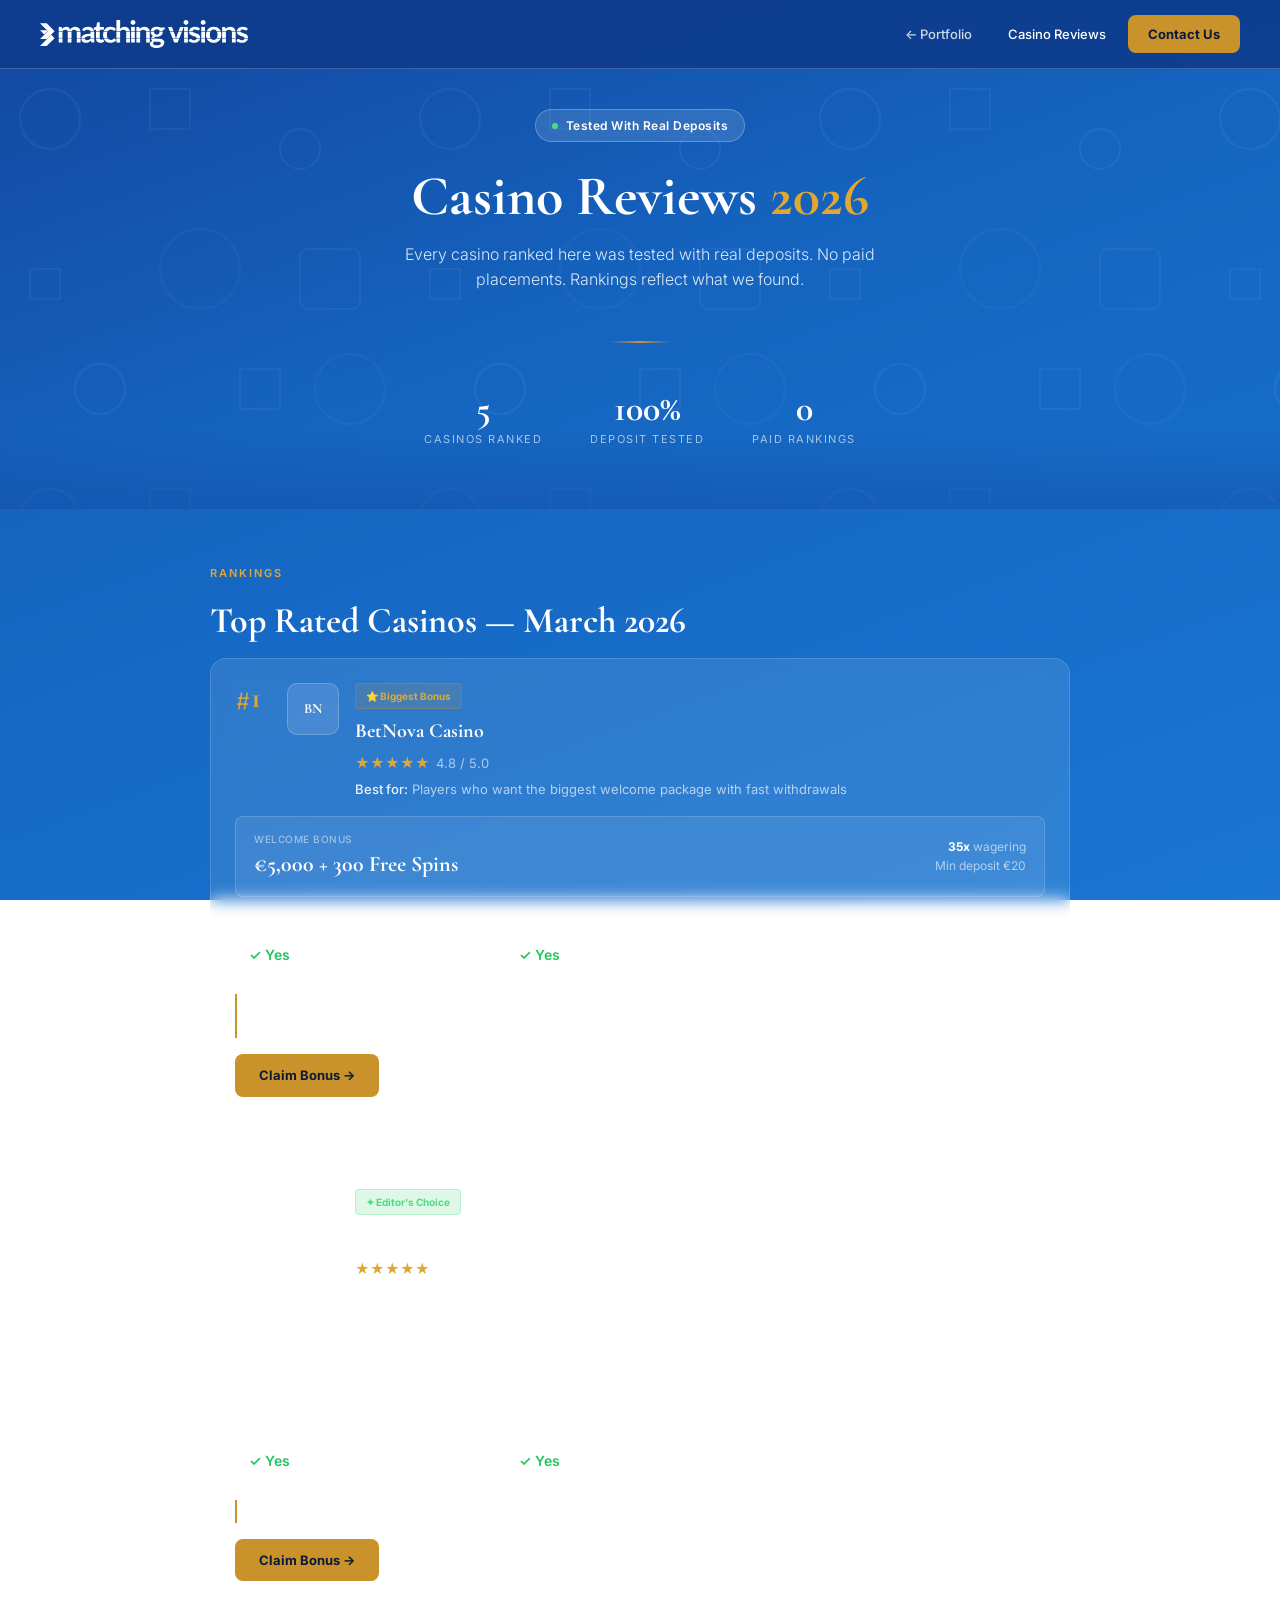
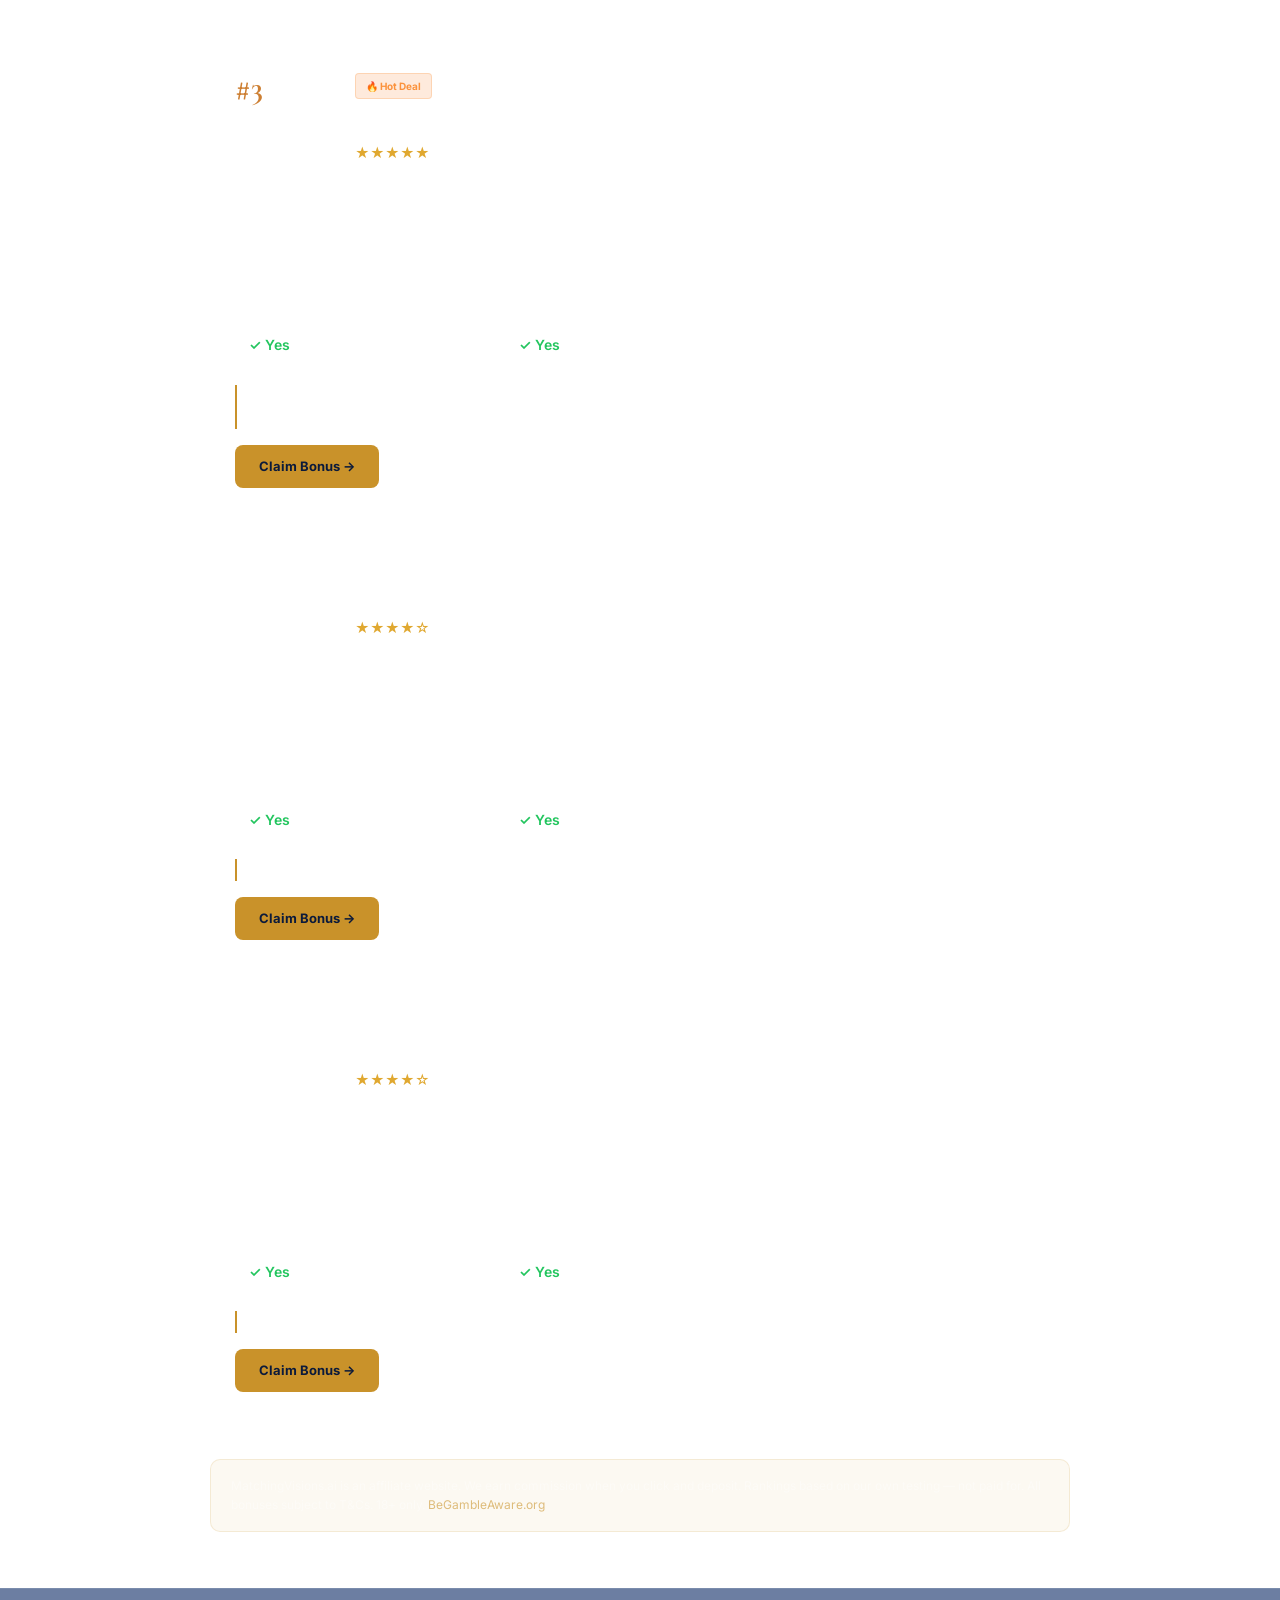
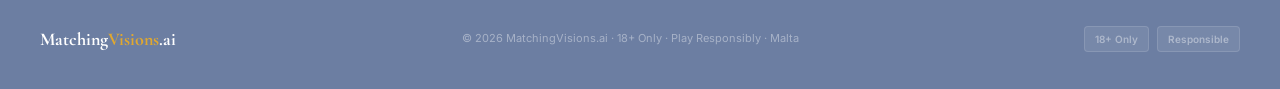
==== commit 6d8228c7: "logo svg, hero size, smooth gradients" ====
--- a/casino-reviews.html
+++ b/casino-reviews.html
@@ -10,7 +10,7 @@
 
 <nav>
   <div class="nav-inner">
-    <a href="index.html"><div class="nav-logo"><img src="https://matchingvisions.com/new_website/wp-content/uploads/2019/09/logo-header.png" alt="MatchingVisions" style="height:28px;filter:brightness(0) invert(1)"></div></a>
+    <a href="index.html"><div class="nav-logo"><img src="logo.svg" alt="MatchingVisions" style="height:28px;filter:brightness(0) invert(1)"></div></a>
     <div class="nav-links">
       <a href="index.html" class="nav-link">← Portfolio</a>
       <a href="casino-reviews.html" class="nav-link active">Casino Reviews</a>
--- a/style.css
+++ b/style.css
@@ -30,8 +30,9 @@
 .nav-btn{background:var(--gold);color:#0B1A3B;font-size:13px;font-weight:700;padding:9px 20px;border-radius:8px;transition:background 0.2s}
 .nav-btn:hover{background:var(--gold-2)}
 
-.hero{padding:64px 40px 56px;position:relative;overflow:hidden}
+.hero{padding:40px 40px 60px;position:relative;overflow:hidden}
 .hero::before{content:'';position:absolute;inset:0;background-image:url("data:image/svg+xml,%3Csvg xmlns='http://www.w3.org/2000/svg' width='400' height='400'%3E%3Ccircle cx='50' cy='50' r='30' fill='none' stroke='rgba(255,255,255,0.06)' stroke-width='2'/%3E%3Crect x='150' y='20' width='40' height='40' fill='none' stroke='rgba(255,255,255,0.05)' stroke-width='2'/%3E%3Ccircle cx='300' cy='80' r='20' fill='none' stroke='rgba(255,255,255,0.06)' stroke-width='2'/%3E%3Cpath d='M30 200 L60 200 L60 230 L30 230 Z' fill='none' stroke='rgba(255,255,255,0.05)' stroke-width='2'/%3E%3Ccircle cx='200' cy='200' r='40' fill='none' stroke='rgba(255,255,255,0.04)' stroke-width='2'/%3E%3Crect x='300' y='180' width='60' height='60' fill='none' stroke='rgba(255,255,255,0.05)' stroke-width='2' rx='8'/%3E%3Ccircle cx='100' cy='320' r='25' fill='none' stroke='rgba(255,255,255,0.06)' stroke-width='2'/%3E%3Cpath d='M240 300 L280 300 L280 340 L240 340 Z' fill='none' stroke='rgba(255,255,255,0.05)' stroke-width='2'/%3E%3Ccircle cx='350' cy='320' r='35' fill='none' stroke='rgba(255,255,255,0.04)' stroke-width='2'/%3E%3C/svg%3E");background-size:400px 400px;pointer-events:none;opacity:0.8}
+.hero::after{content:'';position:absolute;bottom:0;left:0;right:0;height:80px;background:linear-gradient(to bottom,transparent,rgba(18,70,160,0.4));pointer-events:none}
 .hero-inner{max-width:1200px;margin:0 auto;position:relative;text-align:center}
 .hero-badge{display:inline-flex;align-items:center;gap:8px;background:rgba(255,255,255,0.12);border:1px solid rgba(255,255,255,0.25);color:var(--white);font-size:12px;font-weight:600;letter-spacing:0.5px;padding:6px 16px;border-radius:20px;margin-bottom:24px}
 .hero-badge::before{content:'';width:6px;height:6px;background:#4ADE80;border-radius:50%;animation:pulse 2s infinite}
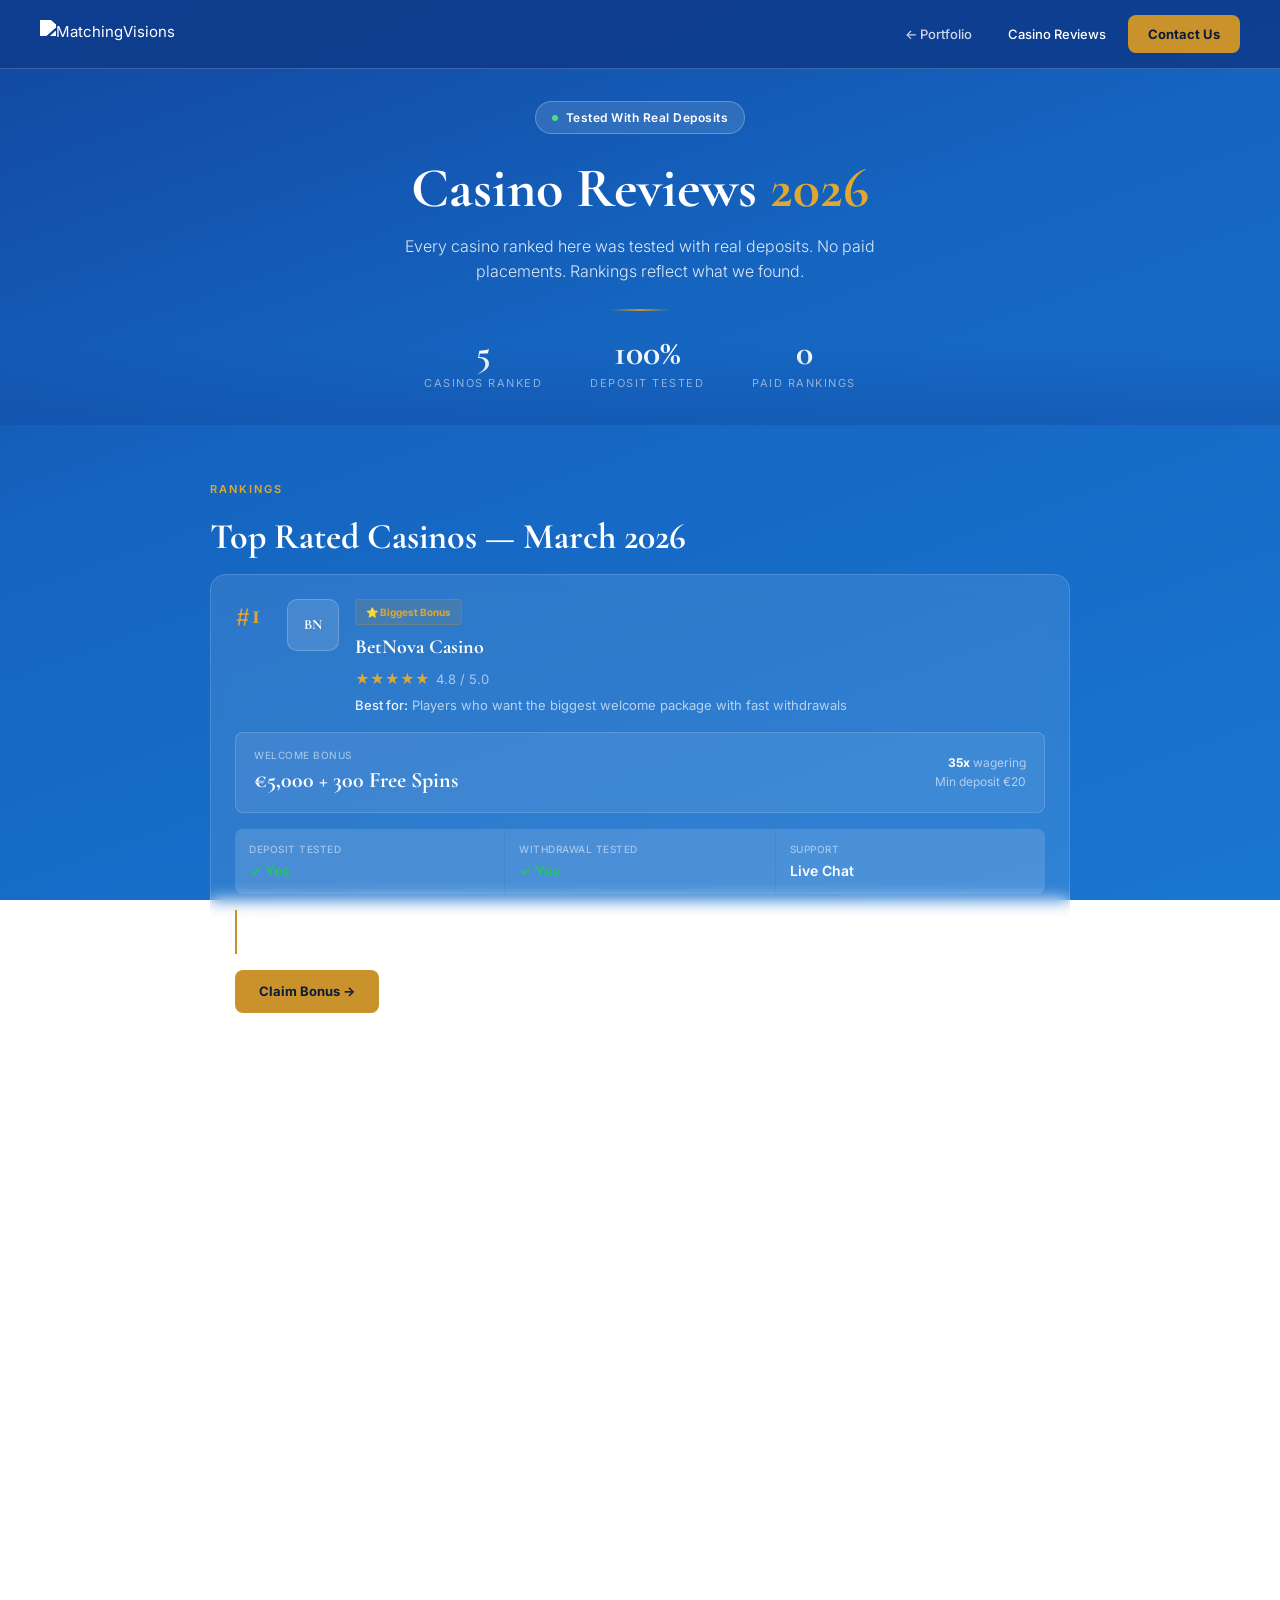
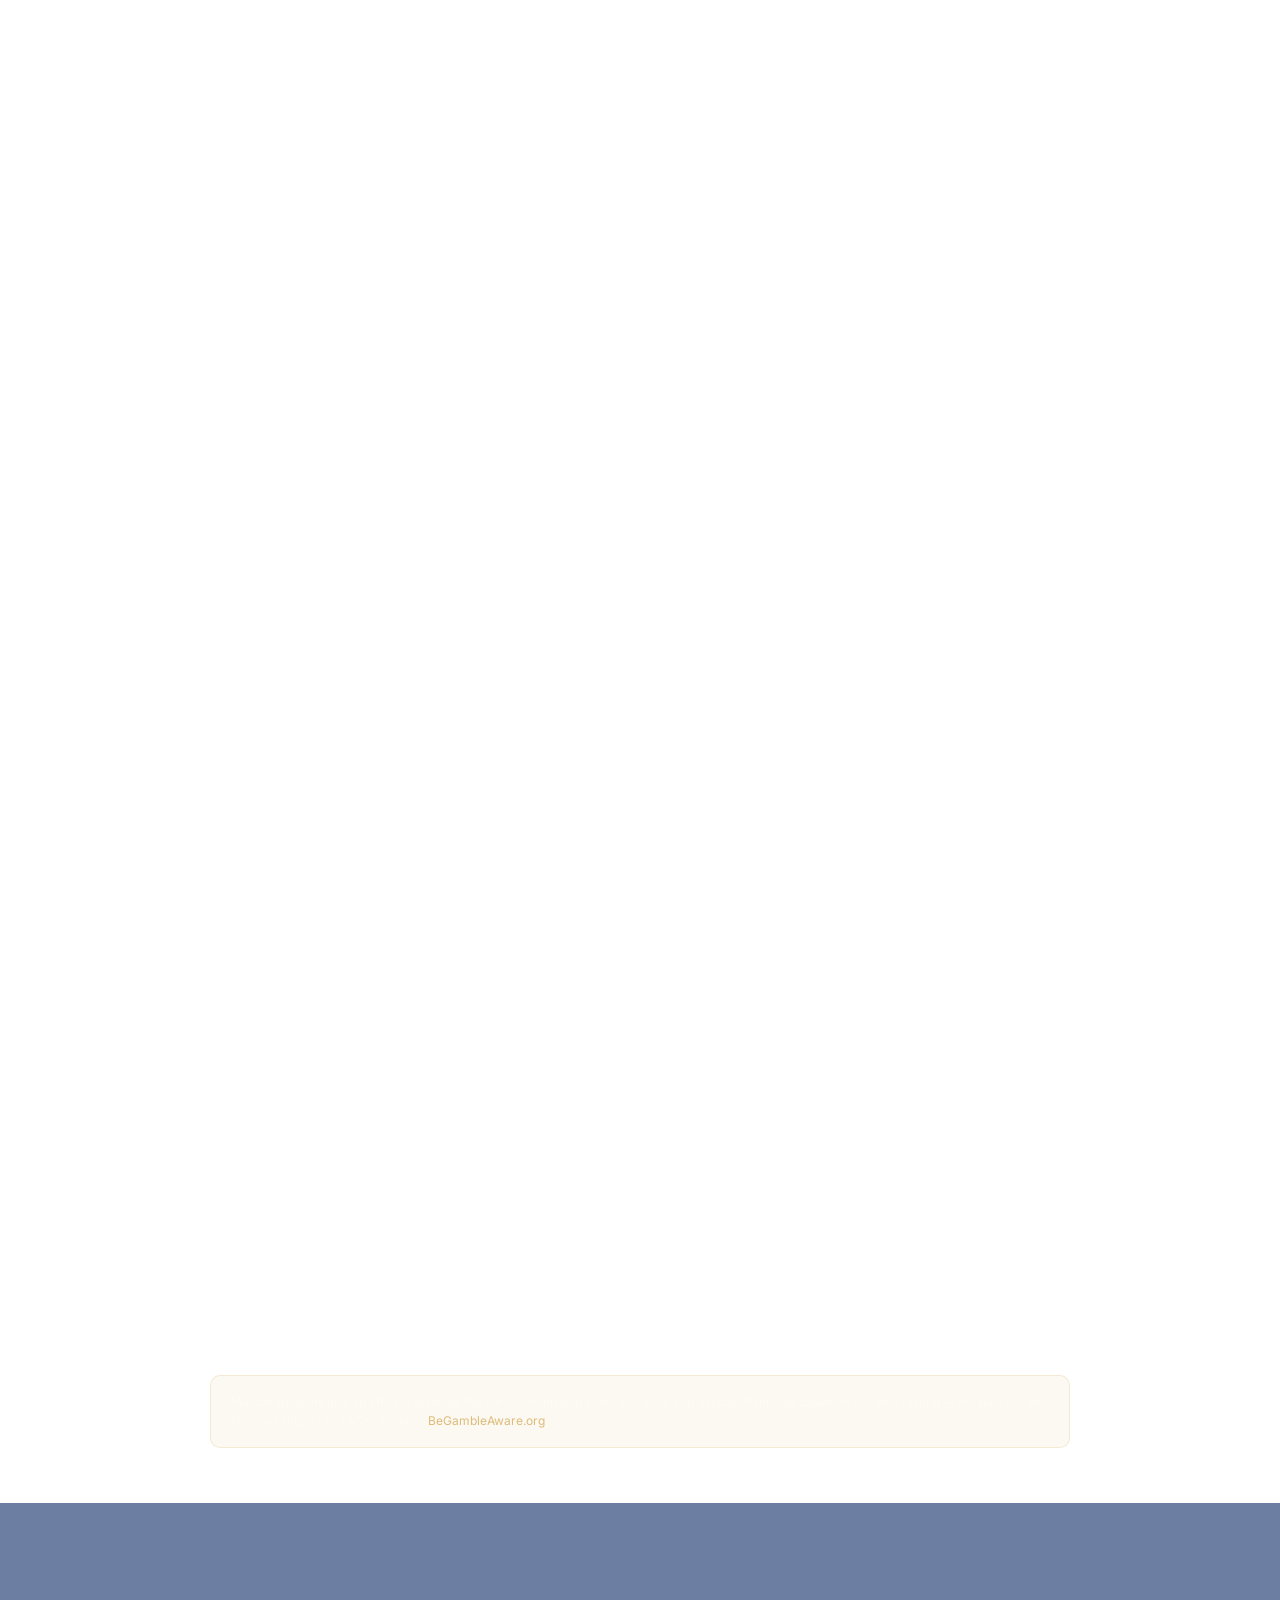
==== commit 6556325e: "fix spacing logo and remove pattern" ====
--- a/casino-reviews.html
+++ b/casino-reviews.html
@@ -10,7 +10,7 @@
 
 <nav>
   <div class="nav-inner">
-    <a href="index.html"><div class="nav-logo"><img src="logo.svg" alt="MatchingVisions" style="height:28px;filter:brightness(0) invert(1)"></div></a>
+    <a href="index.html"><div class="nav-logo"><img src="https://matchingvisions.com/new_website/wp-content/uploads/2019/09/logo-header.png" alt="MatchingVisions" style="height:28px;filter:brightness(0) invert(1)"></div></a>
     <div class="nav-links">
       <a href="index.html" class="nav-link">← Portfolio</a>
       <a href="casino-reviews.html" class="nav-link active">Casino Reviews</a>
--- a/style.css
+++ b/style.css
@@ -30,8 +30,8 @@
 .nav-btn{background:var(--gold);color:#0B1A3B;font-size:13px;font-weight:700;padding:9px 20px;border-radius:8px;transition:background 0.2s}
 .nav-btn:hover{background:var(--gold-2)}
 
-.hero{padding:40px 40px 60px;position:relative;overflow:hidden}
-.hero::before{content:'';position:absolute;inset:0;background-image:url("data:image/svg+xml,%3Csvg xmlns='http://www.w3.org/2000/svg' width='400' height='400'%3E%3Ccircle cx='50' cy='50' r='30' fill='none' stroke='rgba(255,255,255,0.06)' stroke-width='2'/%3E%3Crect x='150' y='20' width='40' height='40' fill='none' stroke='rgba(255,255,255,0.05)' stroke-width='2'/%3E%3Ccircle cx='300' cy='80' r='20' fill='none' stroke='rgba(255,255,255,0.06)' stroke-width='2'/%3E%3Cpath d='M30 200 L60 200 L60 230 L30 230 Z' fill='none' stroke='rgba(255,255,255,0.05)' stroke-width='2'/%3E%3Ccircle cx='200' cy='200' r='40' fill='none' stroke='rgba(255,255,255,0.04)' stroke-width='2'/%3E%3Crect x='300' y='180' width='60' height='60' fill='none' stroke='rgba(255,255,255,0.05)' stroke-width='2' rx='8'/%3E%3Ccircle cx='100' cy='320' r='25' fill='none' stroke='rgba(255,255,255,0.06)' stroke-width='2'/%3E%3Cpath d='M240 300 L280 300 L280 340 L240 340 Z' fill='none' stroke='rgba(255,255,255,0.05)' stroke-width='2'/%3E%3Ccircle cx='350' cy='320' r='35' fill='none' stroke='rgba(255,255,255,0.04)' stroke-width='2'/%3E%3C/svg%3E");background-size:400px 400px;pointer-events:none;opacity:0.8}
+.hero{padding:32px 40px 32px;position:relative;overflow:hidden}
+.hero::before{content:'';position:absolute;inset:0;pointer-events:none}
 .hero::after{content:'';position:absolute;bottom:0;left:0;right:0;height:80px;background:linear-gradient(to bottom,transparent,rgba(18,70,160,0.4));pointer-events:none}
 .hero-inner{max-width:1200px;margin:0 auto;position:relative;text-align:center}
 .hero-badge{display:inline-flex;align-items:center;gap:8px;background:rgba(255,255,255,0.12);border:1px solid rgba(255,255,255,0.25);color:var(--white);font-size:12px;font-weight:600;letter-spacing:0.5px;padding:6px 16px;border-radius:20px;margin-bottom:24px}
@@ -39,8 +39,8 @@
 @keyframes pulse{0%,100%{opacity:1}50%{opacity:0.3}}
 .hero h1{font-family:'Cormorant Garamond',serif;font-size:clamp(32px,5vw,56px);font-weight:700;color:var(--white);line-height:1.1;margin-bottom:14px}
 .hero h1 span{color:var(--gold-2)}
-.hero p{font-size:16px;color:rgba(255,255,255,0.85);font-weight:300;max-width:560px;margin:0 auto 48px}
-.hero-divider{width:60px;height:2px;background:linear-gradient(90deg,transparent,var(--gold),transparent);margin:0 auto 48px}
+.hero p{font-size:16px;color:rgba(255,255,255,0.85);font-weight:300;max-width:560px;margin:0 auto 24px}
+.hero-divider{width:60px;height:2px;background:linear-gradient(90deg,transparent,var(--gold),transparent);margin:0 auto 24px}
 .stats-row{display:flex;justify-content:center;gap:48px;flex-wrap:wrap}
 .stat-item{text-align:center}
 .stat-num{font-family:'Cormorant Garamond',serif;font-size:36px;font-weight:700;color:var(--white);line-height:1}
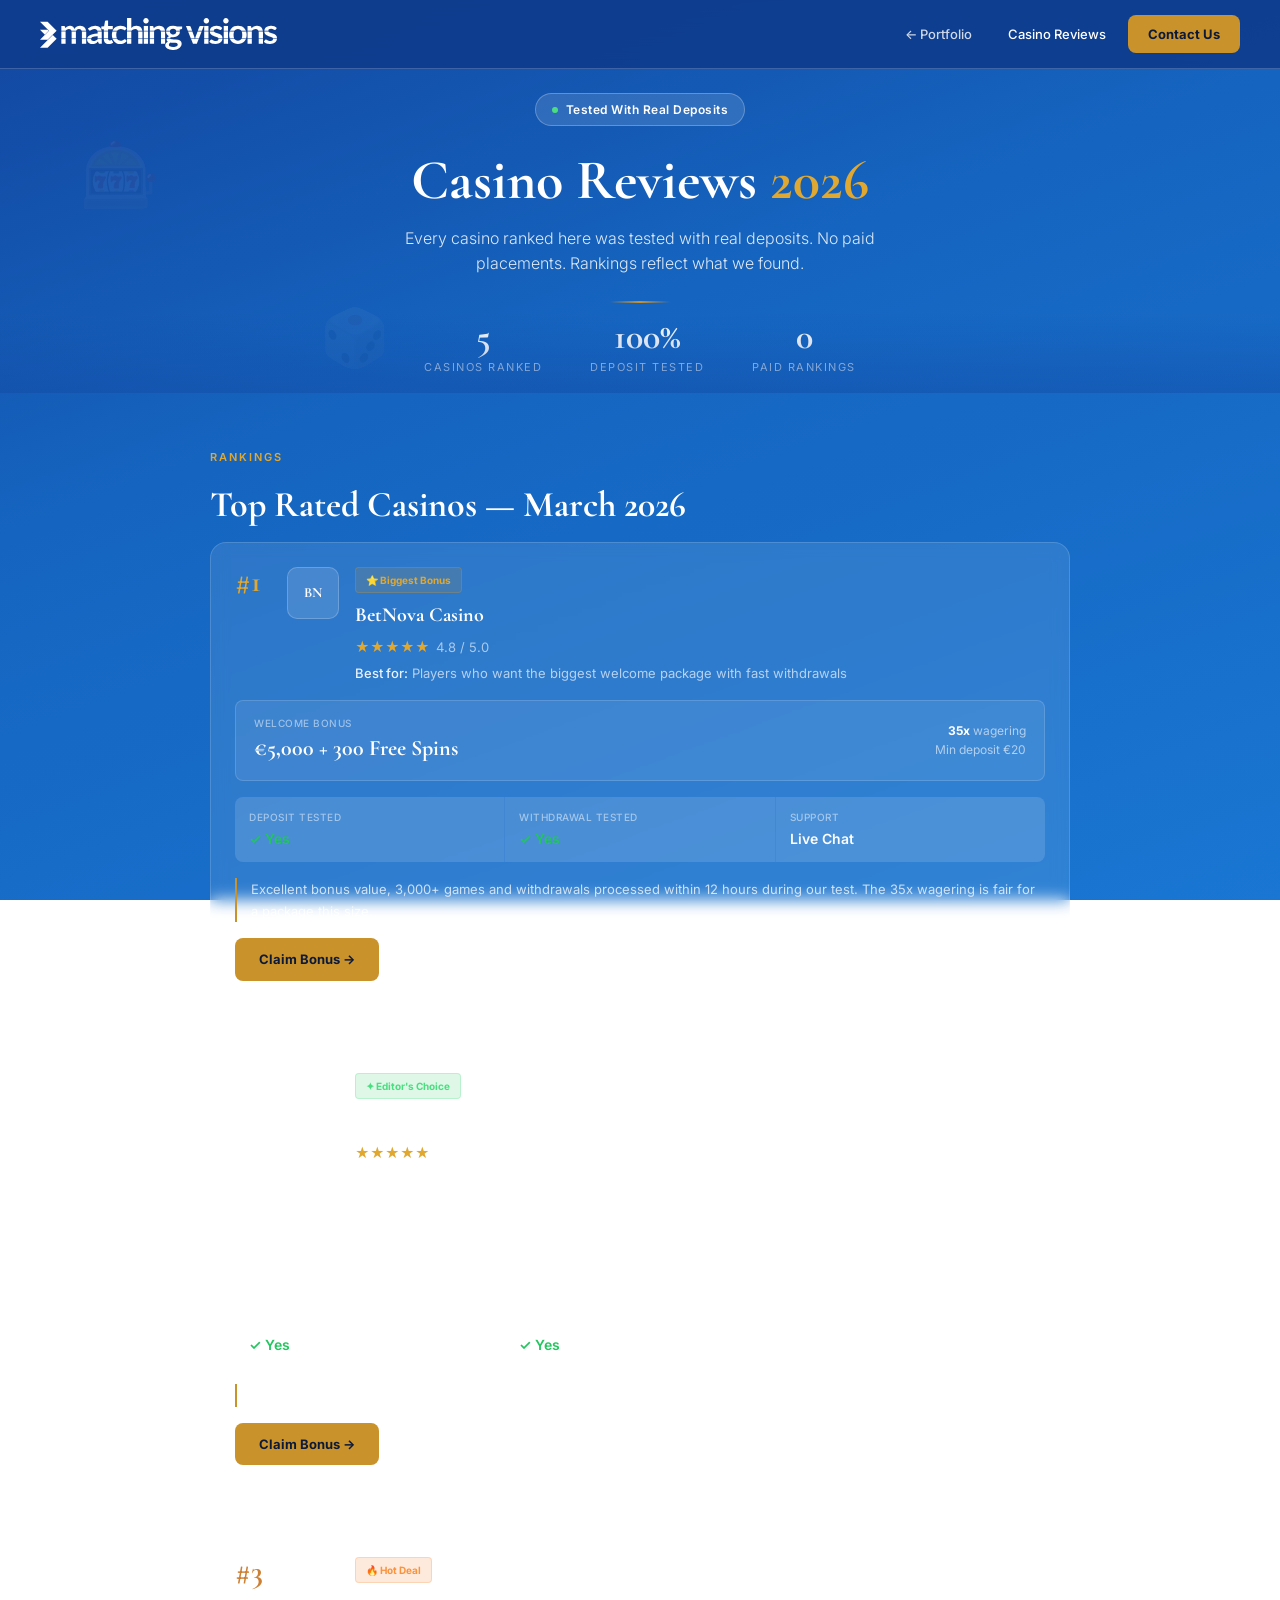
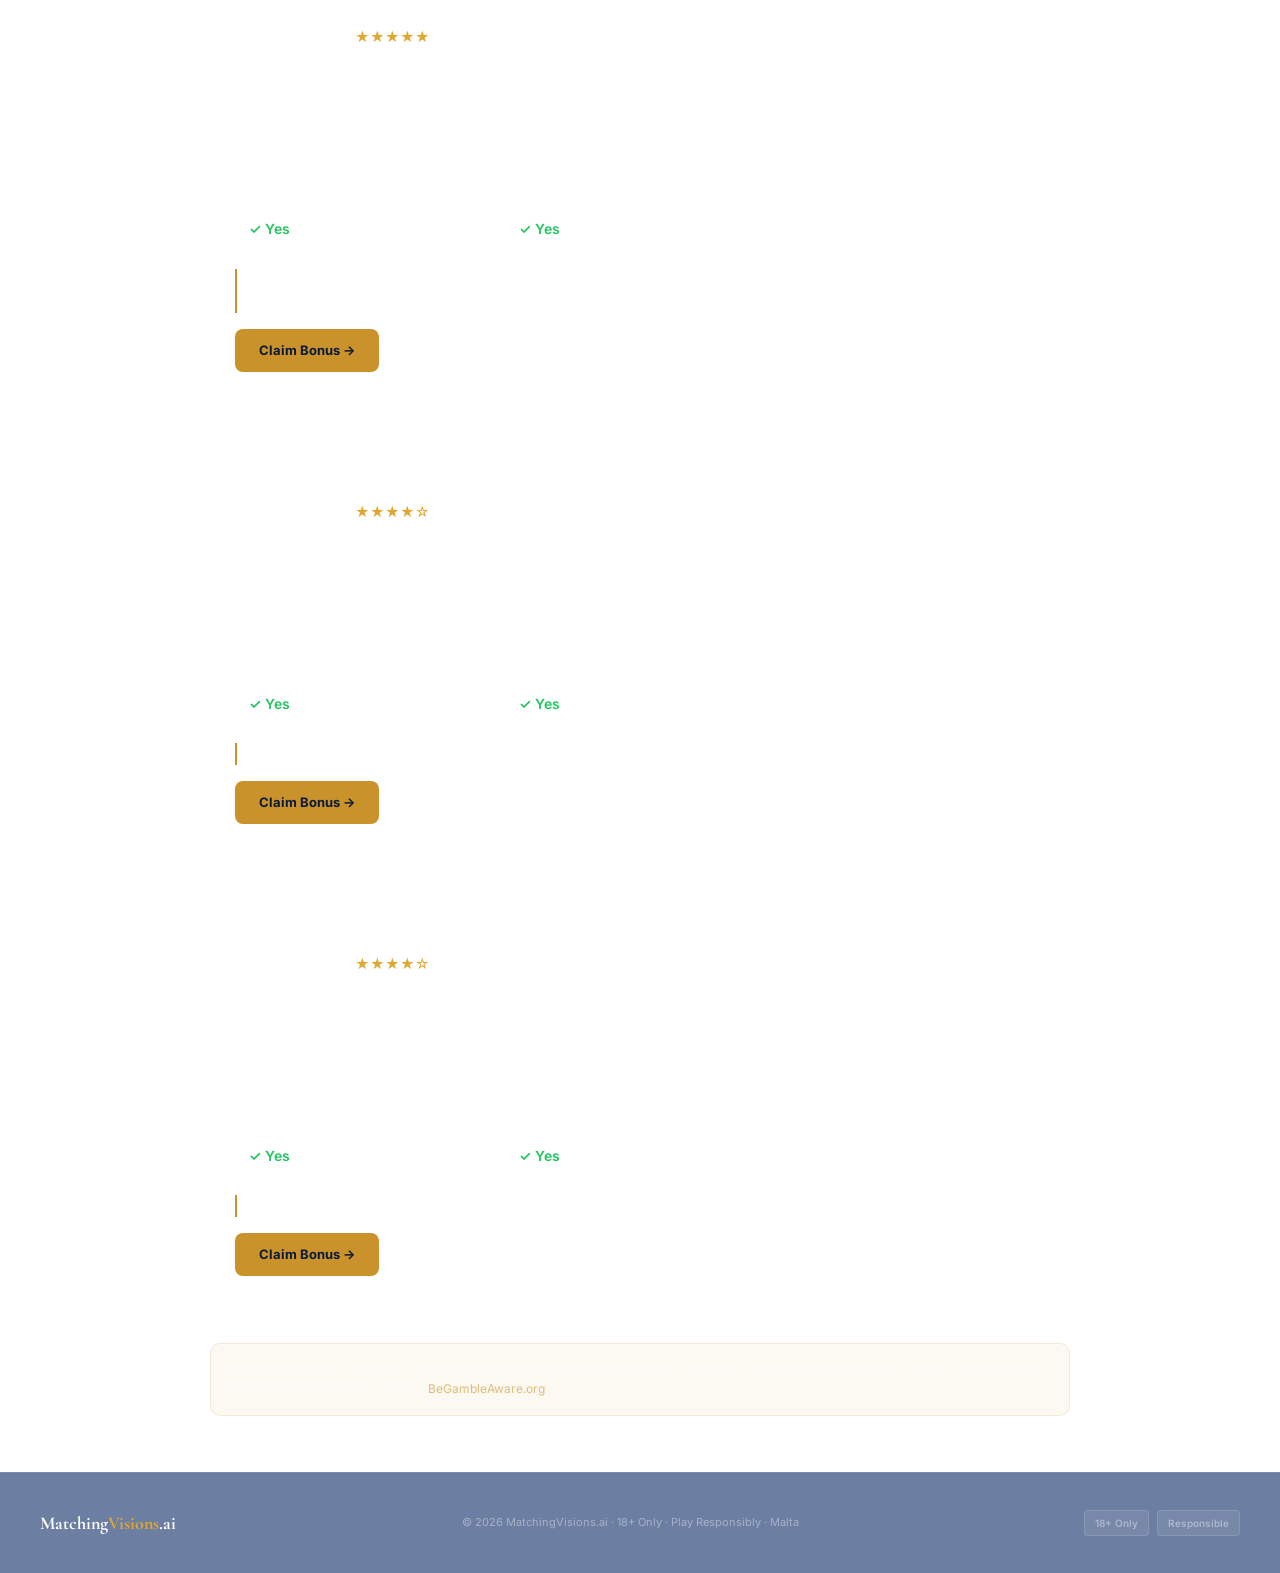
==== commit 38105b3e: "fix logo gap and background" ====
--- a/casino-reviews.html
+++ b/casino-reviews.html
@@ -10,7 +10,7 @@
 
 <nav>
   <div class="nav-inner">
-    <a href="index.html"><div class="nav-logo"><img src="https://matchingvisions.com/new_website/wp-content/uploads/2019/09/logo-header.png" alt="MatchingVisions" style="height:28px;filter:brightness(0) invert(1)"></div></a>
+    <a href="index.html"><div class="nav-logo"><img src="logo.svg" alt="MatchingVisions" style="height:32px;display:block"></div></a>
     <div class="nav-links">
       <a href="index.html" class="nav-link">← Portfolio</a>
       <a href="casino-reviews.html" class="nav-link active">Casino Reviews</a>
--- a/style.css
+++ b/style.css
@@ -30,8 +30,8 @@
 .nav-btn{background:var(--gold);color:#0B1A3B;font-size:13px;font-weight:700;padding:9px 20px;border-radius:8px;transition:background 0.2s}
 .nav-btn:hover{background:var(--gold-2)}
 
-.hero{padding:32px 40px 32px;position:relative;overflow:hidden}
-.hero::before{content:'';position:absolute;inset:0;pointer-events:none}
+.hero{padding:24px 40px 16px;position:relative;overflow:hidden}
+.hero::before{content:'';position:absolute;inset:0;pointer-events:none;background-image:url("data:image/svg+xml,%3Csvg xmlns='http://www.w3.org/2000/svg' width='800' height='600'%3E%3Ctext y='80' x='50' font-size='40' fill='rgba(255,255,255,0.05)'%3E%F0%9F%8E%B0%3C/text%3E%3Ctext y='180' x='200' font-size='35' fill='rgba(255,255,255,0.04)'%3E%F0%9F%8E%B2%3C/text%3E%3Ctext y='280' x='400' font-size='40' fill='rgba(255,255,255,0.05)'%3E%F0%9F%83%8F%3C/text%3E%3Ctext y='380' x='100' font-size='35' fill='rgba(255,255,255,0.04)'%3E%F0%9F%8E%B0%3C/text%3E%3Ctext y='480' x='600' font-size='40' fill='rgba(255,255,255,0.05)'%3E%F0%9F%8E%B2%3C/text%3E%3C/svg%3E");background-size:cover}
 .hero::after{content:'';position:absolute;bottom:0;left:0;right:0;height:80px;background:linear-gradient(to bottom,transparent,rgba(18,70,160,0.4));pointer-events:none}
 .hero-inner{max-width:1200px;margin:0 auto;position:relative;text-align:center}
 .hero-badge{display:inline-flex;align-items:center;gap:8px;background:rgba(255,255,255,0.12);border:1px solid rgba(255,255,255,0.25);color:var(--white);font-size:12px;font-weight:600;letter-spacing:0.5px;padding:6px 16px;border-radius:20px;margin-bottom:24px}
@@ -40,8 +40,8 @@
 .hero h1{font-family:'Cormorant Garamond',serif;font-size:clamp(32px,5vw,56px);font-weight:700;color:var(--white);line-height:1.1;margin-bottom:14px}
 .hero h1 span{color:var(--gold-2)}
 .hero p{font-size:16px;color:rgba(255,255,255,0.85);font-weight:300;max-width:560px;margin:0 auto 24px}
-.hero-divider{width:60px;height:2px;background:linear-gradient(90deg,transparent,var(--gold),transparent);margin:0 auto 24px}
-.stats-row{display:flex;justify-content:center;gap:48px;flex-wrap:wrap}
+.hero-divider{width:60px;height:2px;background:linear-gradient(90deg,transparent,var(--gold),transparent);margin:0 auto 16px}
+.stats-row{display:flex;justify-content:center;gap:48px;flex-wrap:wrap;margin-bottom:0}
 .stat-item{text-align:center}
 .stat-num{font-family:'Cormorant Garamond',serif;font-size:36px;font-weight:700;color:var(--white);line-height:1}
 .stat-label{font-size:11px;color:rgba(255,255,255,0.65);text-transform:uppercase;letter-spacing:1.5px;margin-top:4px}
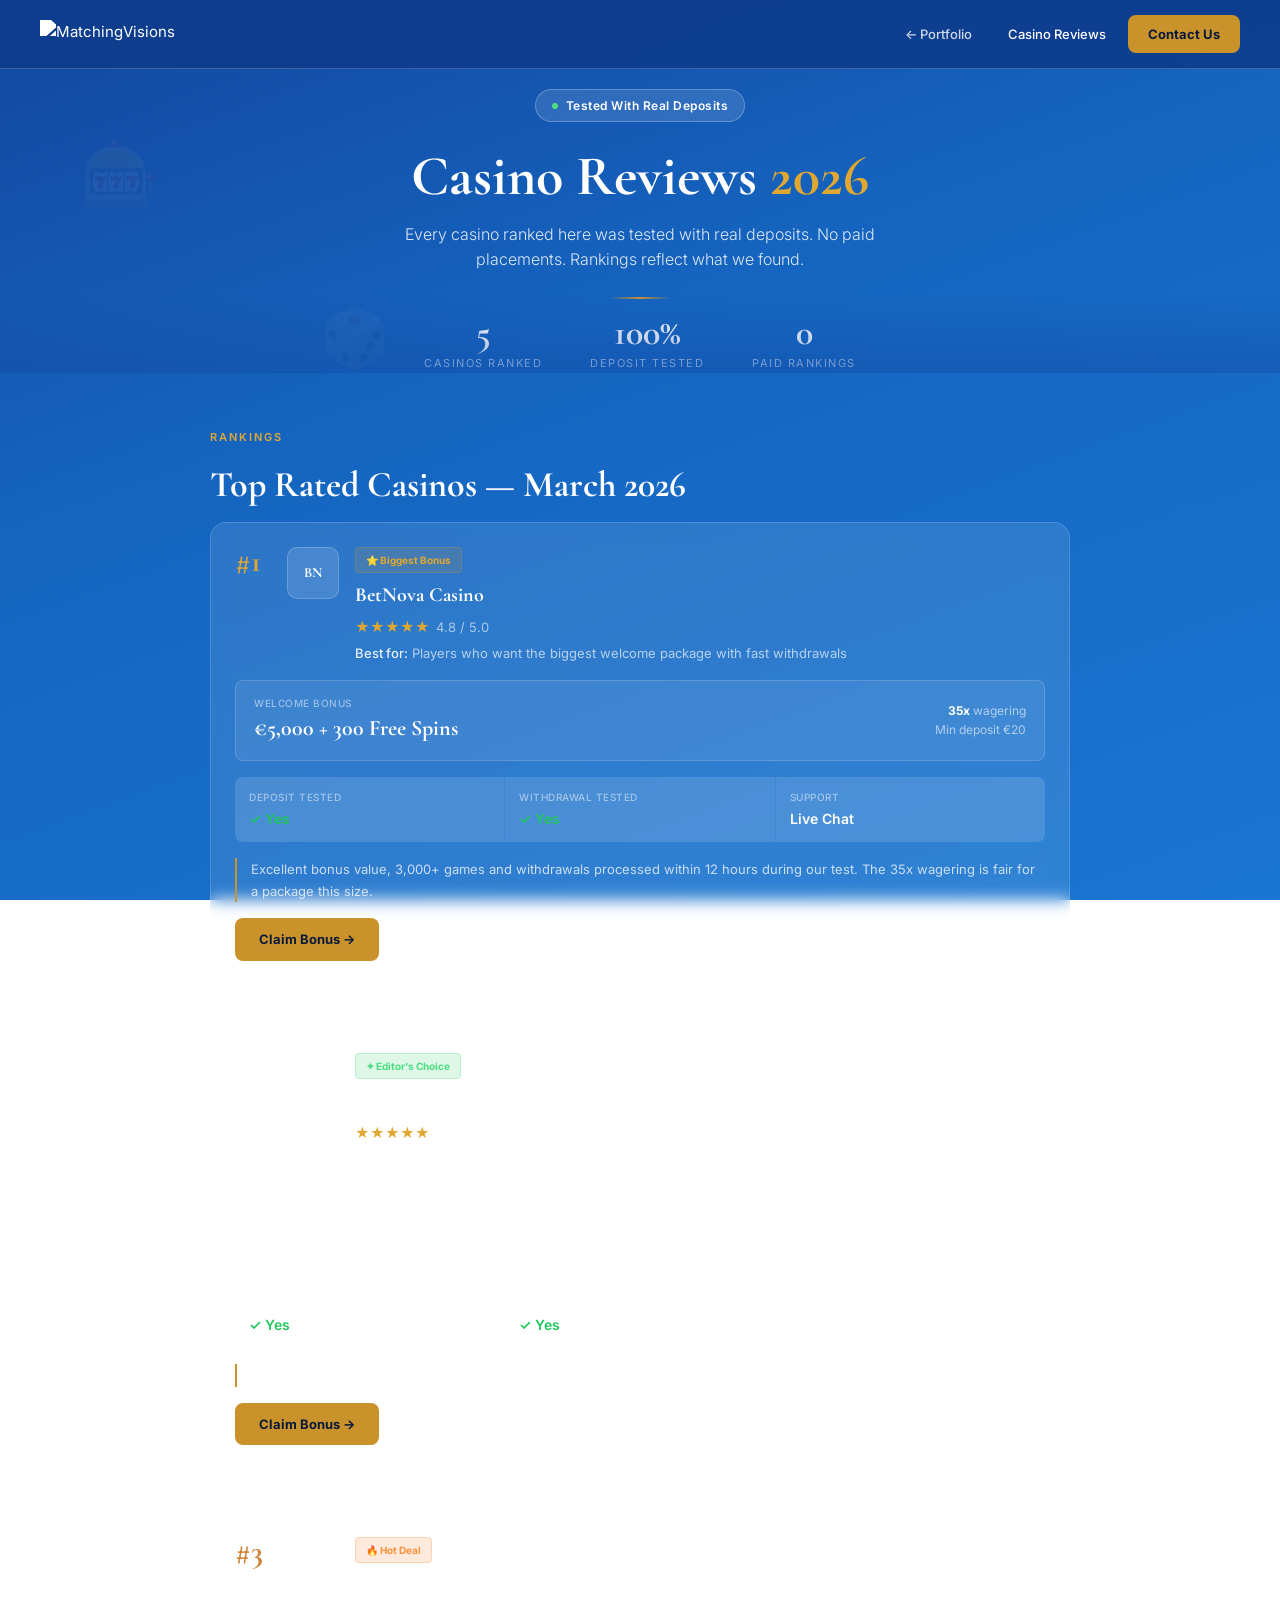
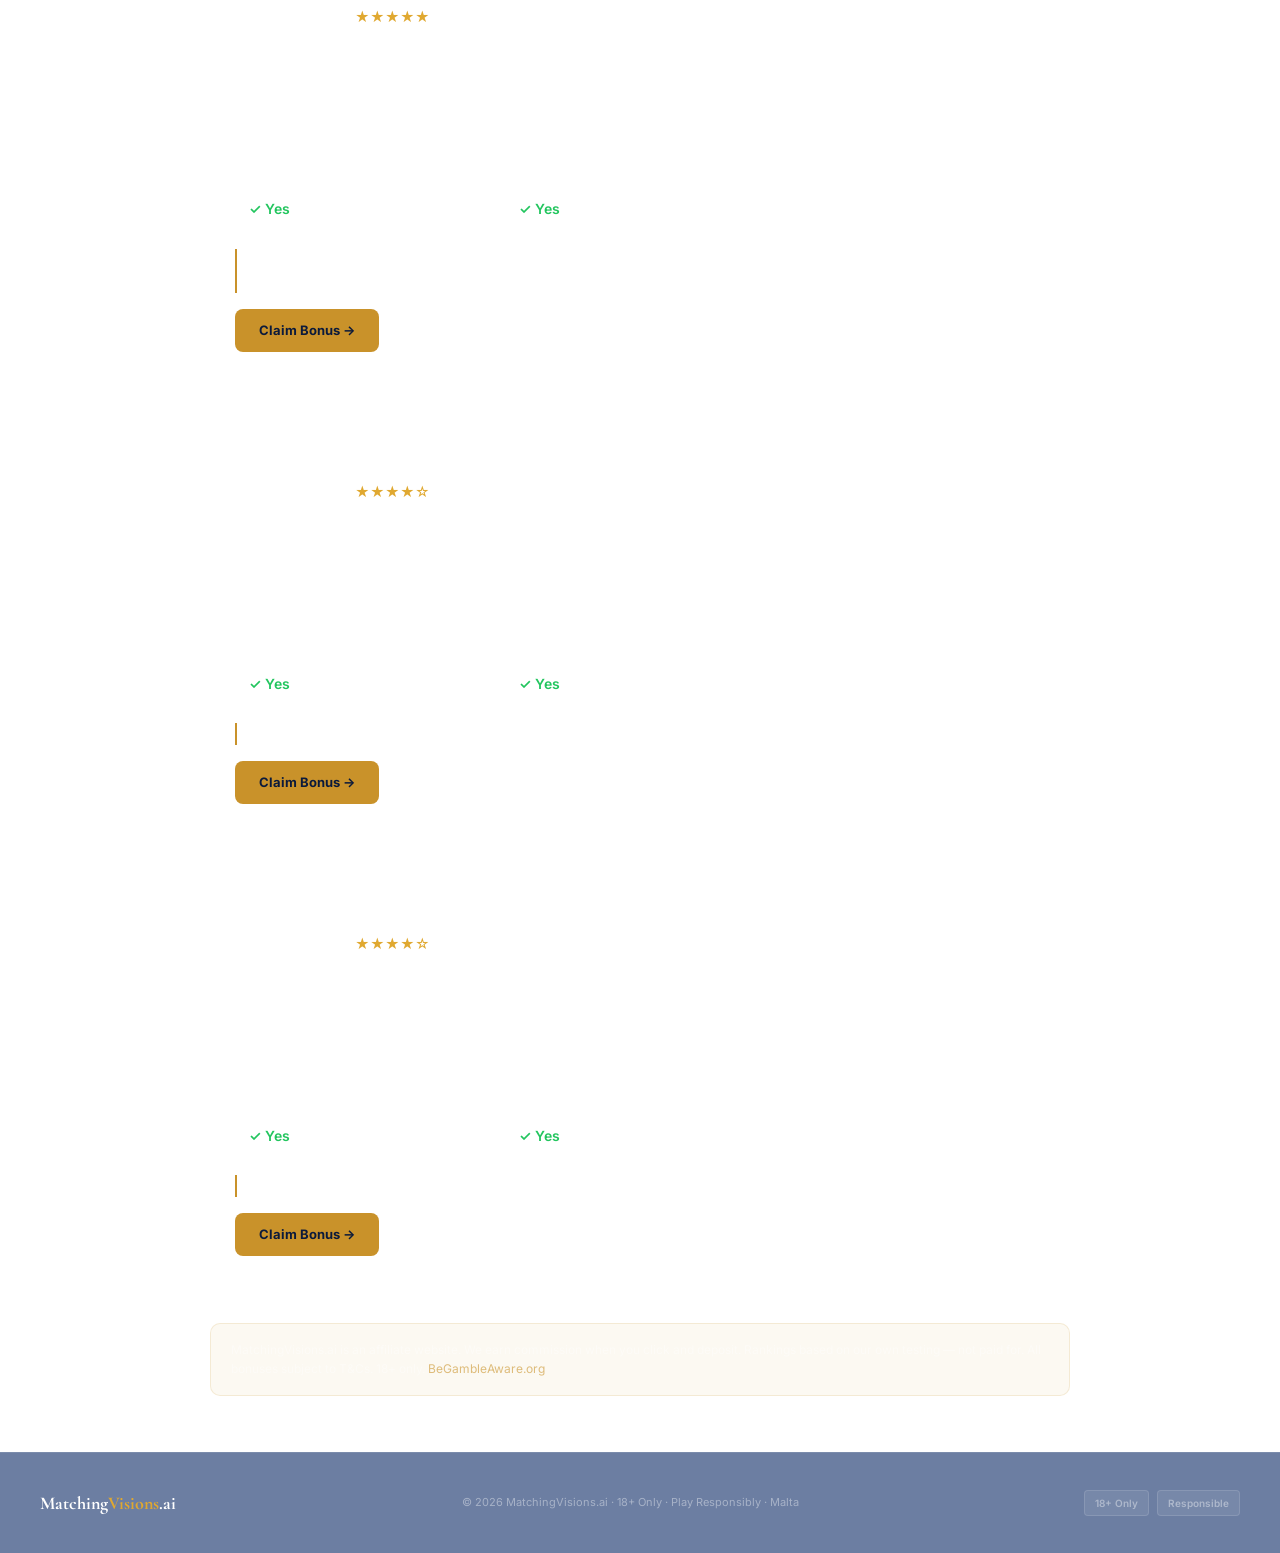
==== commit 4ec80dbf: "fix logo and final spacing" ====
--- a/casino-reviews.html
+++ b/casino-reviews.html
@@ -10,7 +10,7 @@
 
 <nav>
   <div class="nav-inner">
-    <a href="index.html"><div class="nav-logo"><img src="logo.svg" alt="MatchingVisions" style="height:32px;display:block"></div></a>
+    <a href="index.html"><div class="nav-logo"><img src="https://matchingvisions.com/new_website/wp-content/uploads/2019/09/logo-header.png" alt="MatchingVisions" style="height:28px;filter:brightness(0) invert(1)"></div></a>
     <div class="nav-links">
       <a href="index.html" class="nav-link">← Portfolio</a>
       <a href="casino-reviews.html" class="nav-link active">Casino Reviews</a>
--- a/style.css
+++ b/style.css
@@ -30,7 +30,7 @@
 .nav-btn{background:var(--gold);color:#0B1A3B;font-size:13px;font-weight:700;padding:9px 20px;border-radius:8px;transition:background 0.2s}
 .nav-btn:hover{background:var(--gold-2)}
 
-.hero{padding:24px 40px 16px;position:relative;overflow:hidden}
+.hero{padding:20px 40px 0;position:relative;overflow:hidden}
 .hero::before{content:'';position:absolute;inset:0;pointer-events:none;background-image:url("data:image/svg+xml,%3Csvg xmlns='http://www.w3.org/2000/svg' width='800' height='600'%3E%3Ctext y='80' x='50' font-size='40' fill='rgba(255,255,255,0.05)'%3E%F0%9F%8E%B0%3C/text%3E%3Ctext y='180' x='200' font-size='35' fill='rgba(255,255,255,0.04)'%3E%F0%9F%8E%B2%3C/text%3E%3Ctext y='280' x='400' font-size='40' fill='rgba(255,255,255,0.05)'%3E%F0%9F%83%8F%3C/text%3E%3Ctext y='380' x='100' font-size='35' fill='rgba(255,255,255,0.04)'%3E%F0%9F%8E%B0%3C/text%3E%3Ctext y='480' x='600' font-size='40' fill='rgba(255,255,255,0.05)'%3E%F0%9F%8E%B2%3C/text%3E%3C/svg%3E");background-size:cover}
 .hero::after{content:'';position:absolute;bottom:0;left:0;right:0;height:80px;background:linear-gradient(to bottom,transparent,rgba(18,70,160,0.4));pointer-events:none}
 .hero-inner{max-width:1200px;margin:0 auto;position:relative;text-align:center}
@@ -40,8 +40,8 @@
 .hero h1{font-family:'Cormorant Garamond',serif;font-size:clamp(32px,5vw,56px);font-weight:700;color:var(--white);line-height:1.1;margin-bottom:14px}
 .hero h1 span{color:var(--gold-2)}
 .hero p{font-size:16px;color:rgba(255,255,255,0.85);font-weight:300;max-width:560px;margin:0 auto 24px}
-.hero-divider{width:60px;height:2px;background:linear-gradient(90deg,transparent,var(--gold),transparent);margin:0 auto 16px}
-.stats-row{display:flex;justify-content:center;gap:48px;flex-wrap:wrap;margin-bottom:0}
+.hero-divider{width:60px;height:2px;background:linear-gradient(90deg,transparent,var(--gold),transparent);margin:0 auto 12px}
+.stats-row{display:flex;justify-content:center;gap:48px;flex-wrap:wrap;margin-top:16px;margin-bottom:0}
 .stat-item{text-align:center}
 .stat-num{font-family:'Cormorant Garamond',serif;font-size:36px;font-weight:700;color:var(--white);line-height:1}
 .stat-label{font-size:11px;color:rgba(255,255,255,0.65);text-transform:uppercase;letter-spacing:1.5px;margin-top:4px}
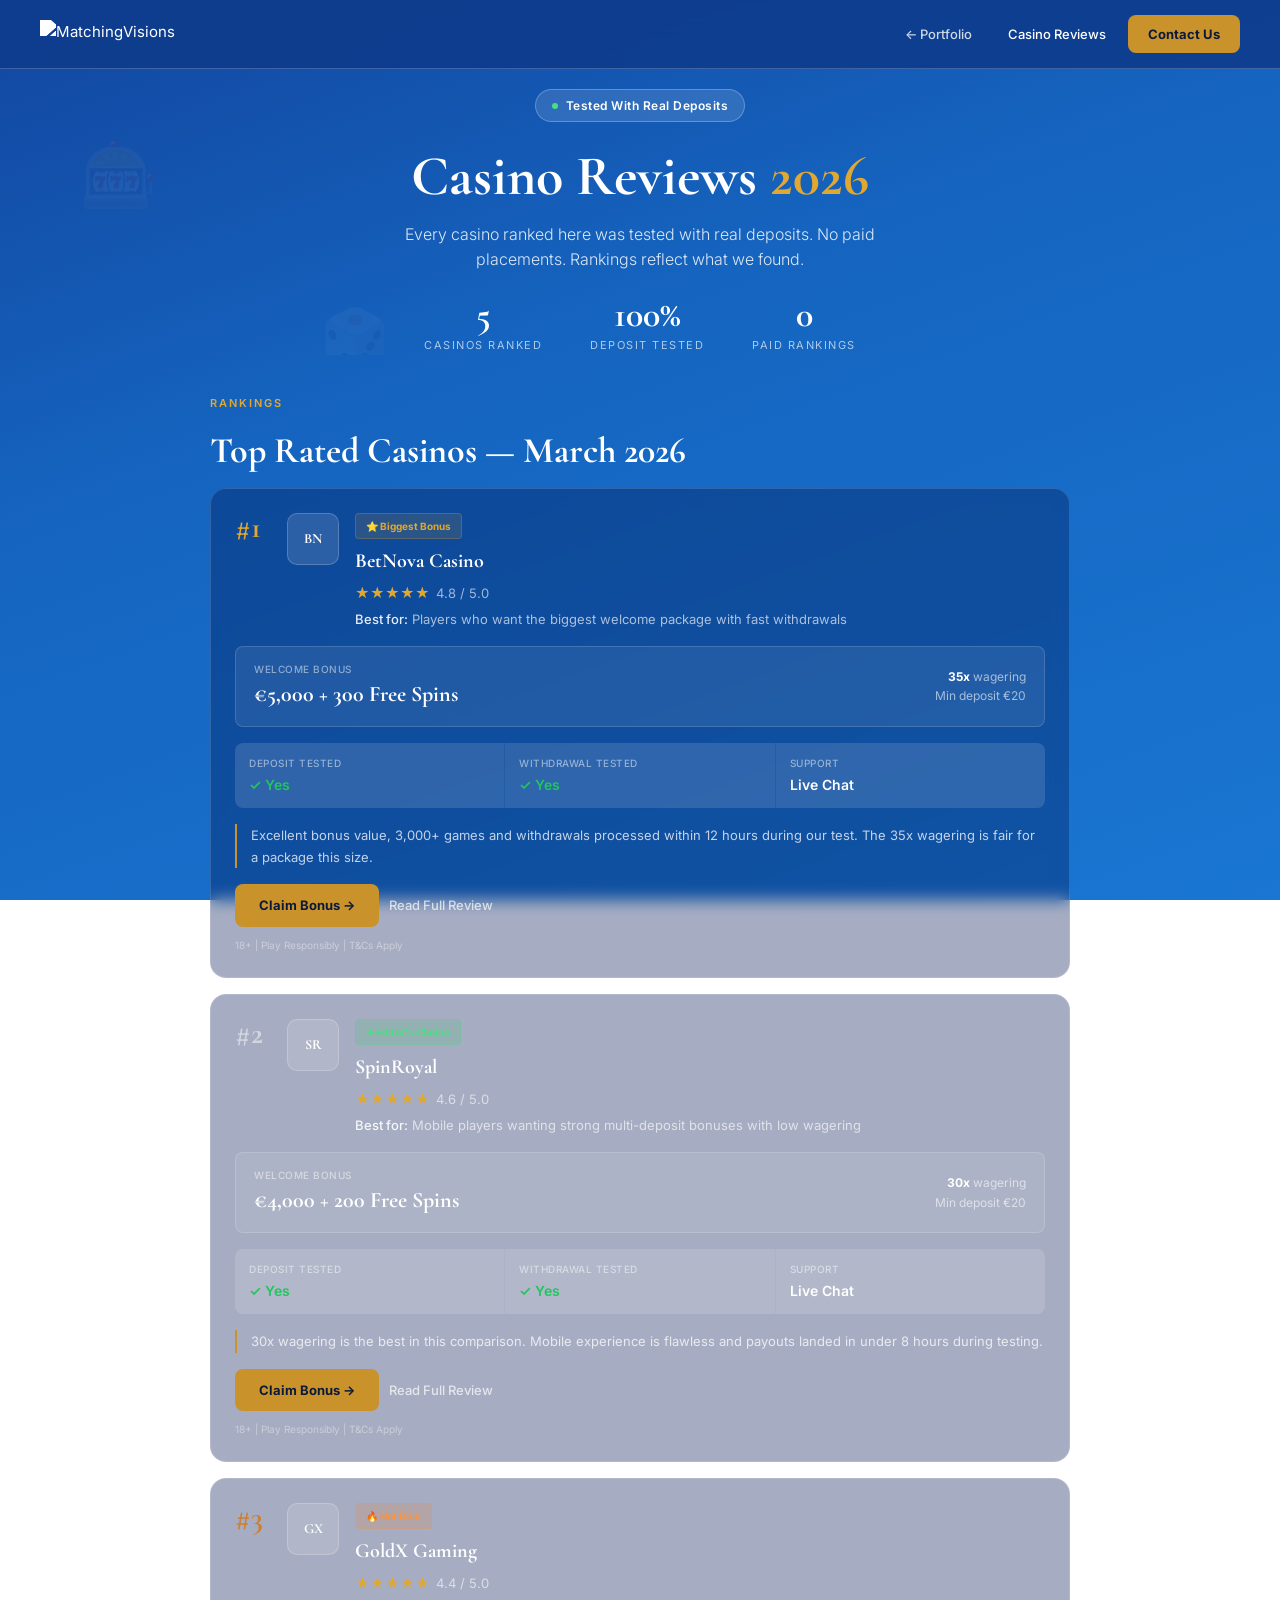
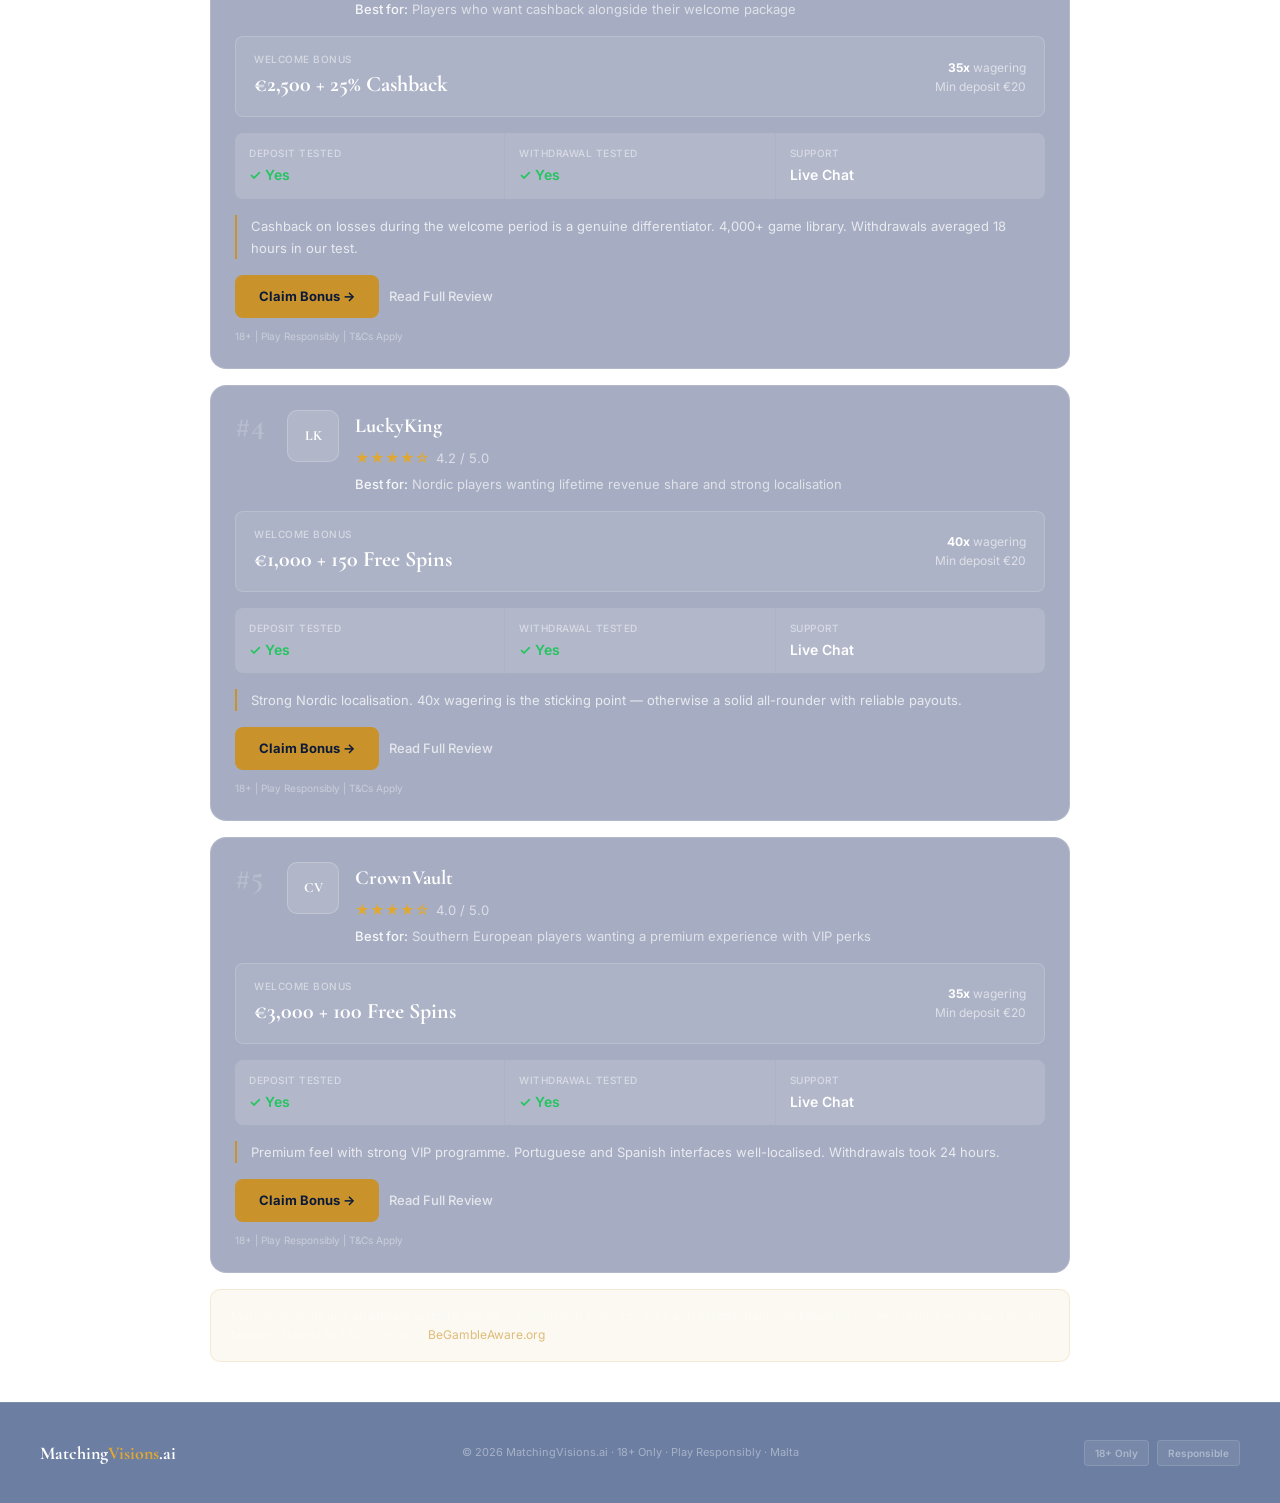
==== commit 0bec2491: "v3 darker cards all pages" ====
--- a/casino-reviews.html
+++ b/casino-reviews.html
@@ -4,7 +4,7 @@
 <meta charset="UTF-8">
 <meta name="viewport" content="width=device-width, initial-scale=1.0">
 <title>Casino Reviews 2026 | MatchingVisions.ai</title>
-<link rel="stylesheet" href="style.css?v=2">
+<link rel="stylesheet" href="style.css?v=3">
 </head>
 <body>
 
--- a/style.css
+++ b/style.css
@@ -31,29 +31,26 @@
 .nav-btn:hover{background:var(--gold-2)}
 
 .hero{padding:20px 40px 0;position:relative;overflow:hidden}
-.hero::before{content:'';position:absolute;inset:0;pointer-events:none;background-image:url("data:image/svg+xml,%3Csvg xmlns='http://www.w3.org/2000/svg' width='800' height='600'%3E%3Ctext y='80' x='50' font-size='40' fill='rgba(255,255,255,0.05)'%3E%F0%9F%8E%B0%3C/text%3E%3Ctext y='180' x='200' font-size='35' fill='rgba(255,255,255,0.04)'%3E%F0%9F%8E%B2%3C/text%3E%3Ctext y='280' x='400' font-size='40' fill='rgba(255,255,255,0.05)'%3E%F0%9F%83%8F%3C/text%3E%3Ctext y='380' x='100' font-size='35' fill='rgba(255,255,255,0.04)'%3E%F0%9F%8E%B0%3C/text%3E%3Ctext y='480' x='600' font-size='40' fill='rgba(255,255,255,0.05)'%3E%F0%9F%8E%B2%3C/text%3E%3C/svg%3E");background-size:cover}
-.hero::after{content:'';position:absolute;bottom:0;left:0;right:0;height:80px;background:linear-gradient(to bottom,transparent,rgba(18,70,160,0.4));pointer-events:none}
-.hero-inner{max-width:1200px;margin:0 auto;position:relative;text-align:center}
+.hero::before{content:'';position:absolute;inset:0;pointer-events:none;background-image:url("data:image/svg+xml,%3Csvg xmlns='http://www.w3.org/2000/svg' width='800' height='600'%3E%3Ctext y='80' x='50' font-size='40' fill='rgba(255,255,255,0.05)'%3E%F0%9F%8E%B0%3C/text%3E%3Ctext y='180' x='200' font-size='35' fill='rgba(255,255,255,0.04)'%3E%F0%9F%8E%B2%3C/text%3E%3Ctext y='280' x='400' font-size='40' fill='rgba(255,255,255,0.05)'%3E%F0%9F%83%8F%3C/text%3E%3Ctext y='380' x='100' font-size='35' fill='rgba(255,255,255,0.04)'%3E%F0%9F%8E%B0%3C/text%3E%3Ctext y='480' x='600' font-size='40' fill='rgba(255,255,255,0.05)'%3E%F0%9F%8E%B2%3C/text%3E%3C/svg%3E");background-size:cover}.hero-inner{max-width:1200px;margin:0 auto;position:relative;text-align:center}
 .hero-badge{display:inline-flex;align-items:center;gap:8px;background:rgba(255,255,255,0.12);border:1px solid rgba(255,255,255,0.25);color:var(--white);font-size:12px;font-weight:600;letter-spacing:0.5px;padding:6px 16px;border-radius:20px;margin-bottom:24px}
 .hero-badge::before{content:'';width:6px;height:6px;background:#4ADE80;border-radius:50%;animation:pulse 2s infinite}
 @keyframes pulse{0%,100%{opacity:1}50%{opacity:0.3}}
 .hero h1{font-family:'Cormorant Garamond',serif;font-size:clamp(32px,5vw,56px);font-weight:700;color:var(--white);line-height:1.1;margin-bottom:14px}
 .hero h1 span{color:var(--gold-2)}
 .hero p{font-size:16px;color:rgba(255,255,255,0.85);font-weight:300;max-width:560px;margin:0 auto 24px}
-.hero-divider{width:60px;height:2px;background:linear-gradient(90deg,transparent,var(--gold),transparent);margin:0 auto 12px}
-.stats-row{display:flex;justify-content:center;gap:48px;flex-wrap:wrap;margin-top:16px;margin-bottom:0}
+.stats-row{display:flex;justify-content:center;gap:48px;flex-wrap:wrap;margin-top:8px;margin-bottom:0;padding-bottom:0}
 .stat-item{text-align:center}
 .stat-num{font-family:'Cormorant Garamond',serif;font-size:36px;font-weight:700;color:var(--white);line-height:1}
 .stat-label{font-size:11px;color:rgba(255,255,255,0.65);text-transform:uppercase;letter-spacing:1.5px;margin-top:4px}
 
-.section{padding:56px 40px}
+.section{padding:40px 40px}
 .section-inner{max-width:1200px;margin:0 auto}
 .section-label{font-size:11px;font-weight:600;text-transform:uppercase;letter-spacing:2px;color:var(--gold-2);margin-bottom:10px}
 .section-title{font-family:'Cormorant Garamond',serif;font-size:clamp(24px,3vw,36px);font-weight:700;color:var(--white);margin-bottom:8px}
 .section-sub{font-size:14px;color:rgba(255,255,255,0.7);font-weight:300;margin-bottom:36px}
 
 .team-grid{display:grid;grid-template-columns:repeat(4,1fr);gap:24px}
-.team-card{background:rgba(255,255,255,0.1);border:1px solid rgba(255,255,255,0.18);border-radius:var(--radius-lg);padding:32px 24px;text-align:center;cursor:pointer;transition:all 0.25s;position:relative;overflow:hidden;display:block;backdrop-filter:blur(8px)}
+.team-card{background:rgba(0,20,80,0.35);border:1px solid rgba(255,255,255,0.18);border-radius:var(--radius-lg);padding:32px 24px;text-align:center;cursor:pointer;transition:all 0.25s;position:relative;overflow:hidden;display:block;backdrop-filter:blur(8px)}
 .team-card:hover{background:rgba(255,255,255,0.18);border-color:rgba(255,255,255,0.35);transform:translateY(-4px);box-shadow:0 12px 40px rgba(0,0,0,0.2)}
 .team-photo{width:100px;height:100px;border-radius:50%;object-fit:cover;border:2px solid rgba(255,255,255,0.4);margin:0 auto 18px;display:block}
 .team-name{font-family:'Cormorant Garamond',serif;font-size:20px;font-weight:700;color:var(--white);margin-bottom:4px}
@@ -65,7 +62,7 @@
 .team-cta:hover{background:var(--gold-2)}
 
 .why-grid{display:grid;grid-template-columns:repeat(4,1fr);gap:20px}
-.why-card{background:rgba(255,255,255,0.1);border:1px solid rgba(255,255,255,0.15);border-radius:var(--radius);padding:24px;backdrop-filter:blur(8px);transition:background 0.2s}
+.why-card{background:rgba(0,20,80,0.35);border:1px solid rgba(255,255,255,0.15);border-radius:var(--radius);padding:24px;backdrop-filter:blur(8px);transition:background 0.2s}
 .why-card:hover{background:rgba(255,255,255,0.16)}
 .why-icon{font-size:24px;margin-bottom:12px}
 .why-title{font-weight:600;font-size:15px;color:var(--white);margin-bottom:6px}
@@ -76,7 +73,7 @@
 .brand-pill:hover{background:rgba(255,255,255,0.18);color:var(--white)}
 
 .test-grid{display:grid;grid-template-columns:repeat(3,1fr);gap:20px}
-.test-card{background:rgba(255,255,255,0.1);border:1px solid rgba(255,255,255,0.15);border-radius:var(--radius);padding:24px;backdrop-filter:blur(8px)}
+.test-card{background:rgba(0,20,80,0.35);border:1px solid rgba(255,255,255,0.15);border-radius:var(--radius);padding:24px;backdrop-filter:blur(8px)}
 .test-text{font-size:13px;color:rgba(255,255,255,0.8);line-height:1.7;font-style:italic;margin-bottom:14px;border-left:2px solid var(--gold);padding-left:14px}
 .test-brand{font-size:12px;font-weight:700;color:var(--gold-2)}
 
@@ -158,7 +155,7 @@
 .geo-title{font-family:'Cormorant Garamond',serif;font-size:22px;font-weight:700;color:var(--white)}
 .geo-count{font-size:11px;color:rgba(255,255,255,0.6);background:rgba(255,255,255,0.08);border:1px solid rgba(255,255,255,0.12);padding:3px 10px;border-radius:20px}
 
-.site-card{background:rgba(255,255,255,0.08);border:1px solid rgba(255,255,255,0.12);border-radius:var(--radius);margin-bottom:10px;transition:all 0.2s;backdrop-filter:blur(4px)}
+.site-card{background:rgba(0,20,80,0.3);border:1px solid rgba(255,255,255,0.12);border-radius:var(--radius);margin-bottom:10px;transition:all 0.2s;backdrop-filter:blur(4px)}
 .site-card:hover{background:rgba(255,255,255,0.14);border-color:rgba(255,255,255,0.25)}
 .site-row{display:grid;grid-template-columns:1fr auto auto auto auto;gap:16px;align-items:center;padding:16px 20px}
 .site-url{font-weight:600;font-size:14px;color:var(--white)}
@@ -176,7 +173,7 @@
 .detail-btn{background:rgba(201,146,42,0.15);color:var(--gold-2);border:1px solid rgba(201,146,42,0.3);font-size:12px;font-weight:600;padding:8px 16px;border-radius:7px;cursor:pointer;transition:all 0.2s;white-space:nowrap;font-family:'Inter',sans-serif}
 .detail-btn:hover{background:var(--gold);color:#0B1A3B;border-color:var(--gold)}
 
-.casino-card{background:rgba(255,255,255,0.1);border:1px solid rgba(255,255,255,0.15);border-radius:var(--radius-lg);padding:24px;margin-bottom:16px;transition:all 0.2s;backdrop-filter:blur(8px)}
+.casino-card{background:rgba(0,20,80,0.35);border:1px solid rgba(255,255,255,0.15);border-radius:var(--radius-lg);padding:24px;margin-bottom:16px;transition:all 0.2s;backdrop-filter:blur(8px)}
 .casino-card:hover{background:rgba(255,255,255,0.15);border-color:rgba(255,255,255,0.25)}
 .casino-top{display:flex;align-items:flex-start;gap:16px;margin-bottom:16px}
 .casino-rank{font-family:'Cormorant Garamond',serif;font-size:30px;font-weight:700;color:rgba(255,255,255,0.2);line-height:1;min-width:36px}
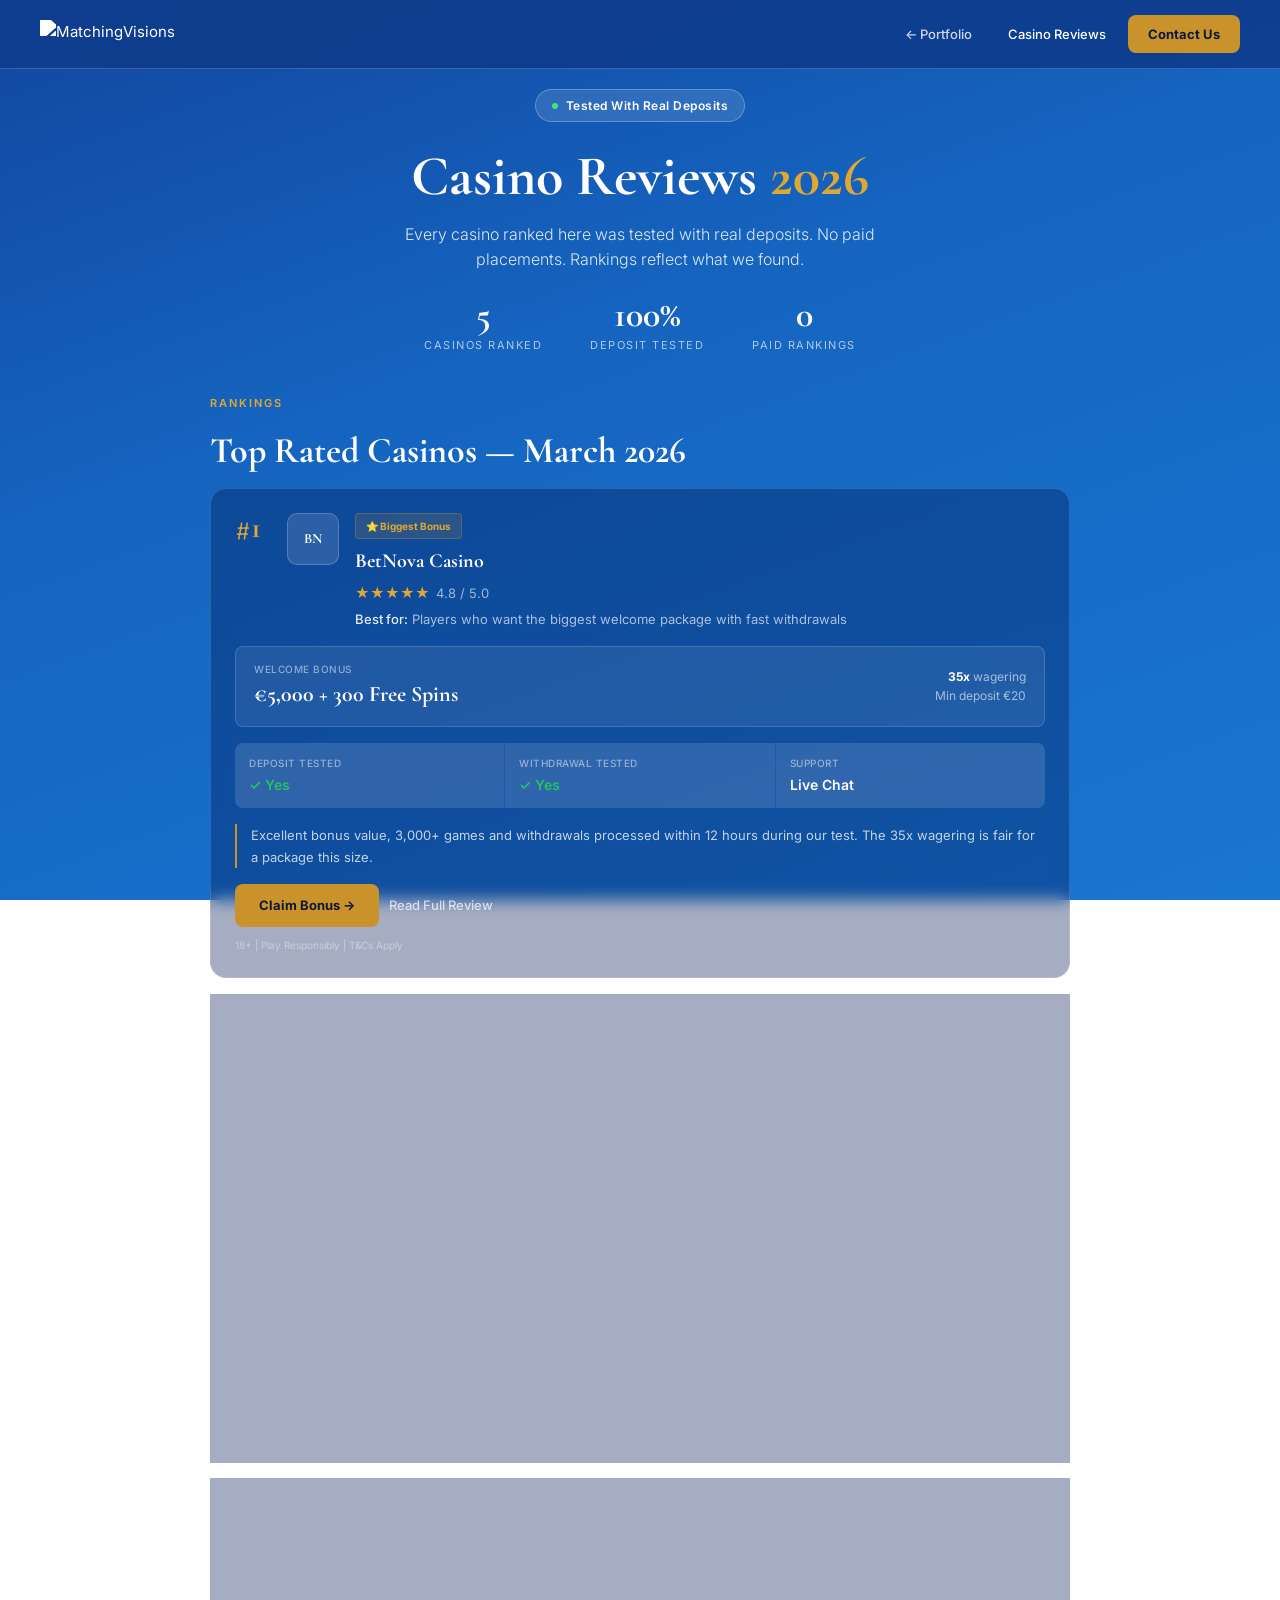
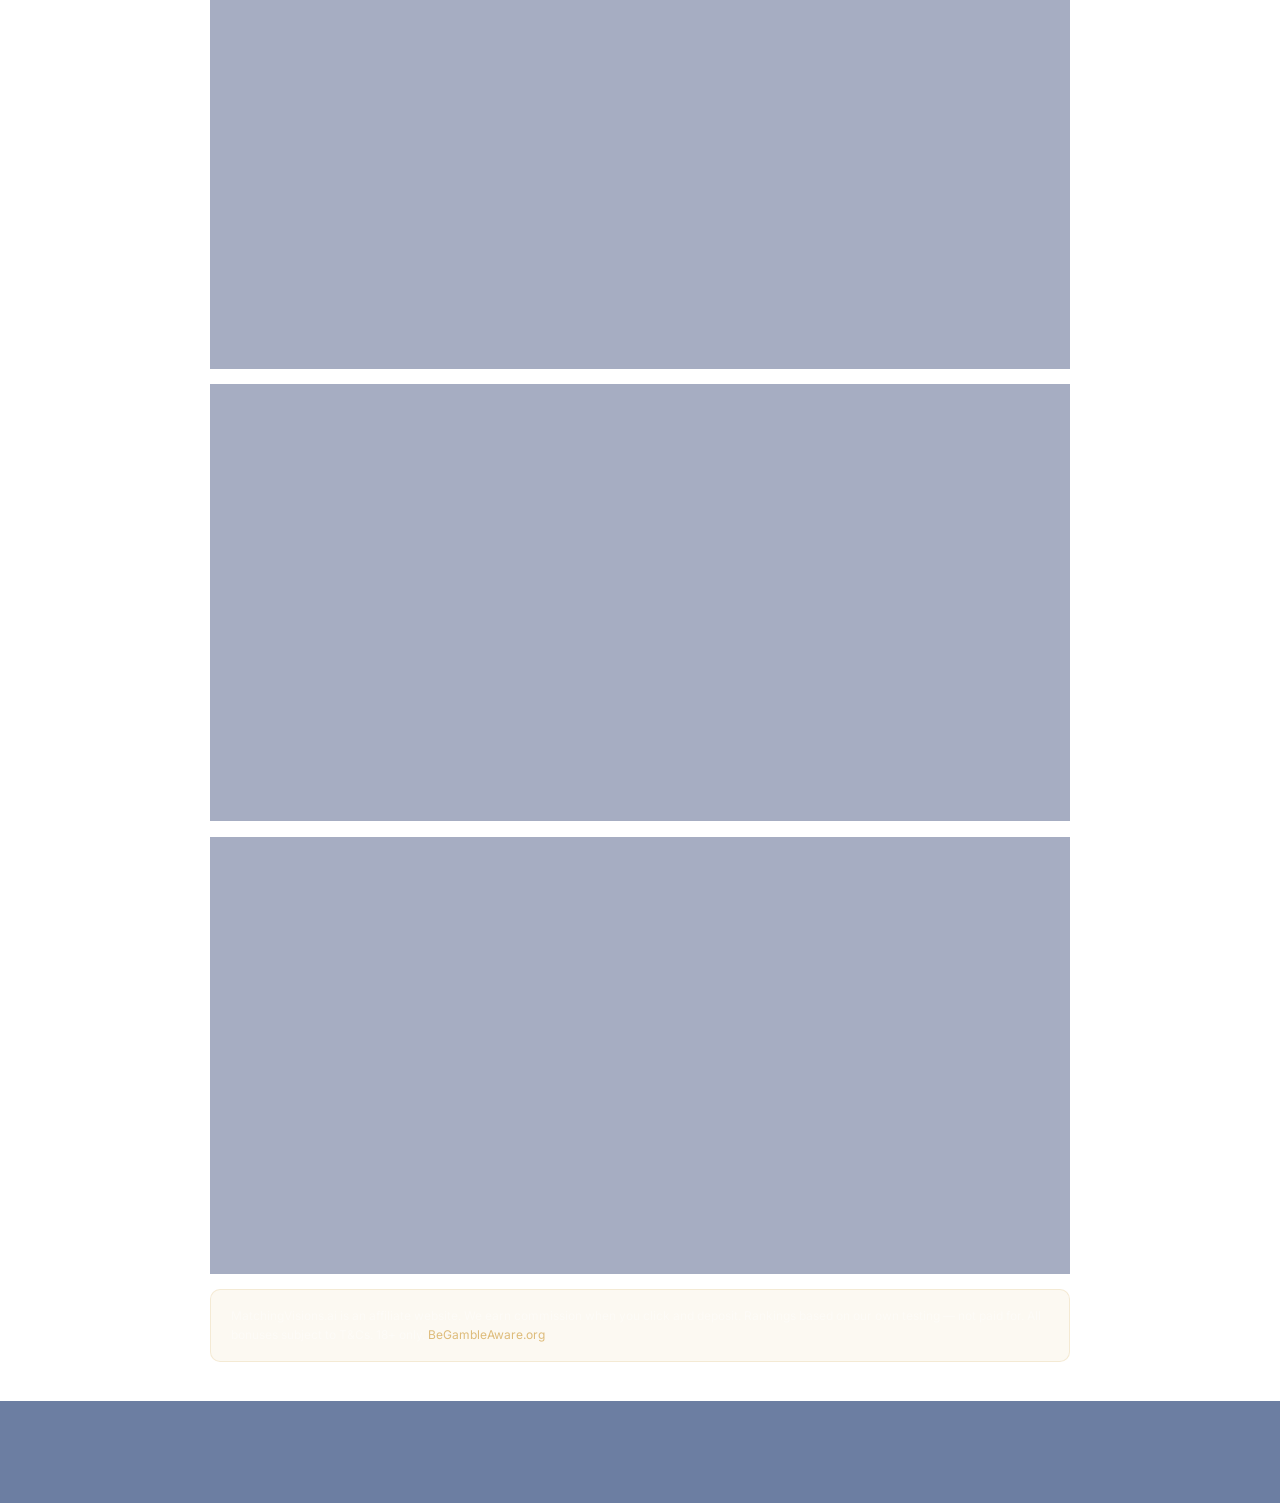
==== commit 1984b4cd: "remove background icons v4" ====
--- a/casino-reviews.html
+++ b/casino-reviews.html
@@ -4,7 +4,7 @@
 <meta charset="UTF-8">
 <meta name="viewport" content="width=device-width, initial-scale=1.0">
 <title>Casino Reviews 2026 | MatchingVisions.ai</title>
-<link rel="stylesheet" href="style.css?v=3">
+<link rel="stylesheet" href="style.css?v=4">
 </head>
 <body>
 
--- a/style.css
+++ b/style.css
@@ -31,7 +31,7 @@
 .nav-btn:hover{background:var(--gold-2)}
 
 .hero{padding:20px 40px 0;position:relative;overflow:hidden}
-.hero::before{content:'';position:absolute;inset:0;pointer-events:none;background-image:url("data:image/svg+xml,%3Csvg xmlns='http://www.w3.org/2000/svg' width='800' height='600'%3E%3Ctext y='80' x='50' font-size='40' fill='rgba(255,255,255,0.05)'%3E%F0%9F%8E%B0%3C/text%3E%3Ctext y='180' x='200' font-size='35' fill='rgba(255,255,255,0.04)'%3E%F0%9F%8E%B2%3C/text%3E%3Ctext y='280' x='400' font-size='40' fill='rgba(255,255,255,0.05)'%3E%F0%9F%83%8F%3C/text%3E%3Ctext y='380' x='100' font-size='35' fill='rgba(255,255,255,0.04)'%3E%F0%9F%8E%B0%3C/text%3E%3Ctext y='480' x='600' font-size='40' fill='rgba(255,255,255,0.05)'%3E%F0%9F%8E%B2%3C/text%3E%3C/svg%3E");background-size:cover}.hero-inner{max-width:1200px;margin:0 auto;position:relative;text-align:center}
+.hero::before{content:'';position:absolute;inset:0;pointer-events:none}.hero-inner{max-width:1200px;margin:0 auto;position:relative;text-align:center}
 .hero-badge{display:inline-flex;align-items:center;gap:8px;background:rgba(255,255,255,0.12);border:1px solid rgba(255,255,255,0.25);color:var(--white);font-size:12px;font-weight:600;letter-spacing:0.5px;padding:6px 16px;border-radius:20px;margin-bottom:24px}
 .hero-badge::before{content:'';width:6px;height:6px;background:#4ADE80;border-radius:50%;animation:pulse 2s infinite}
 @keyframes pulse{0%,100%{opacity:1}50%{opacity:0.3}}
